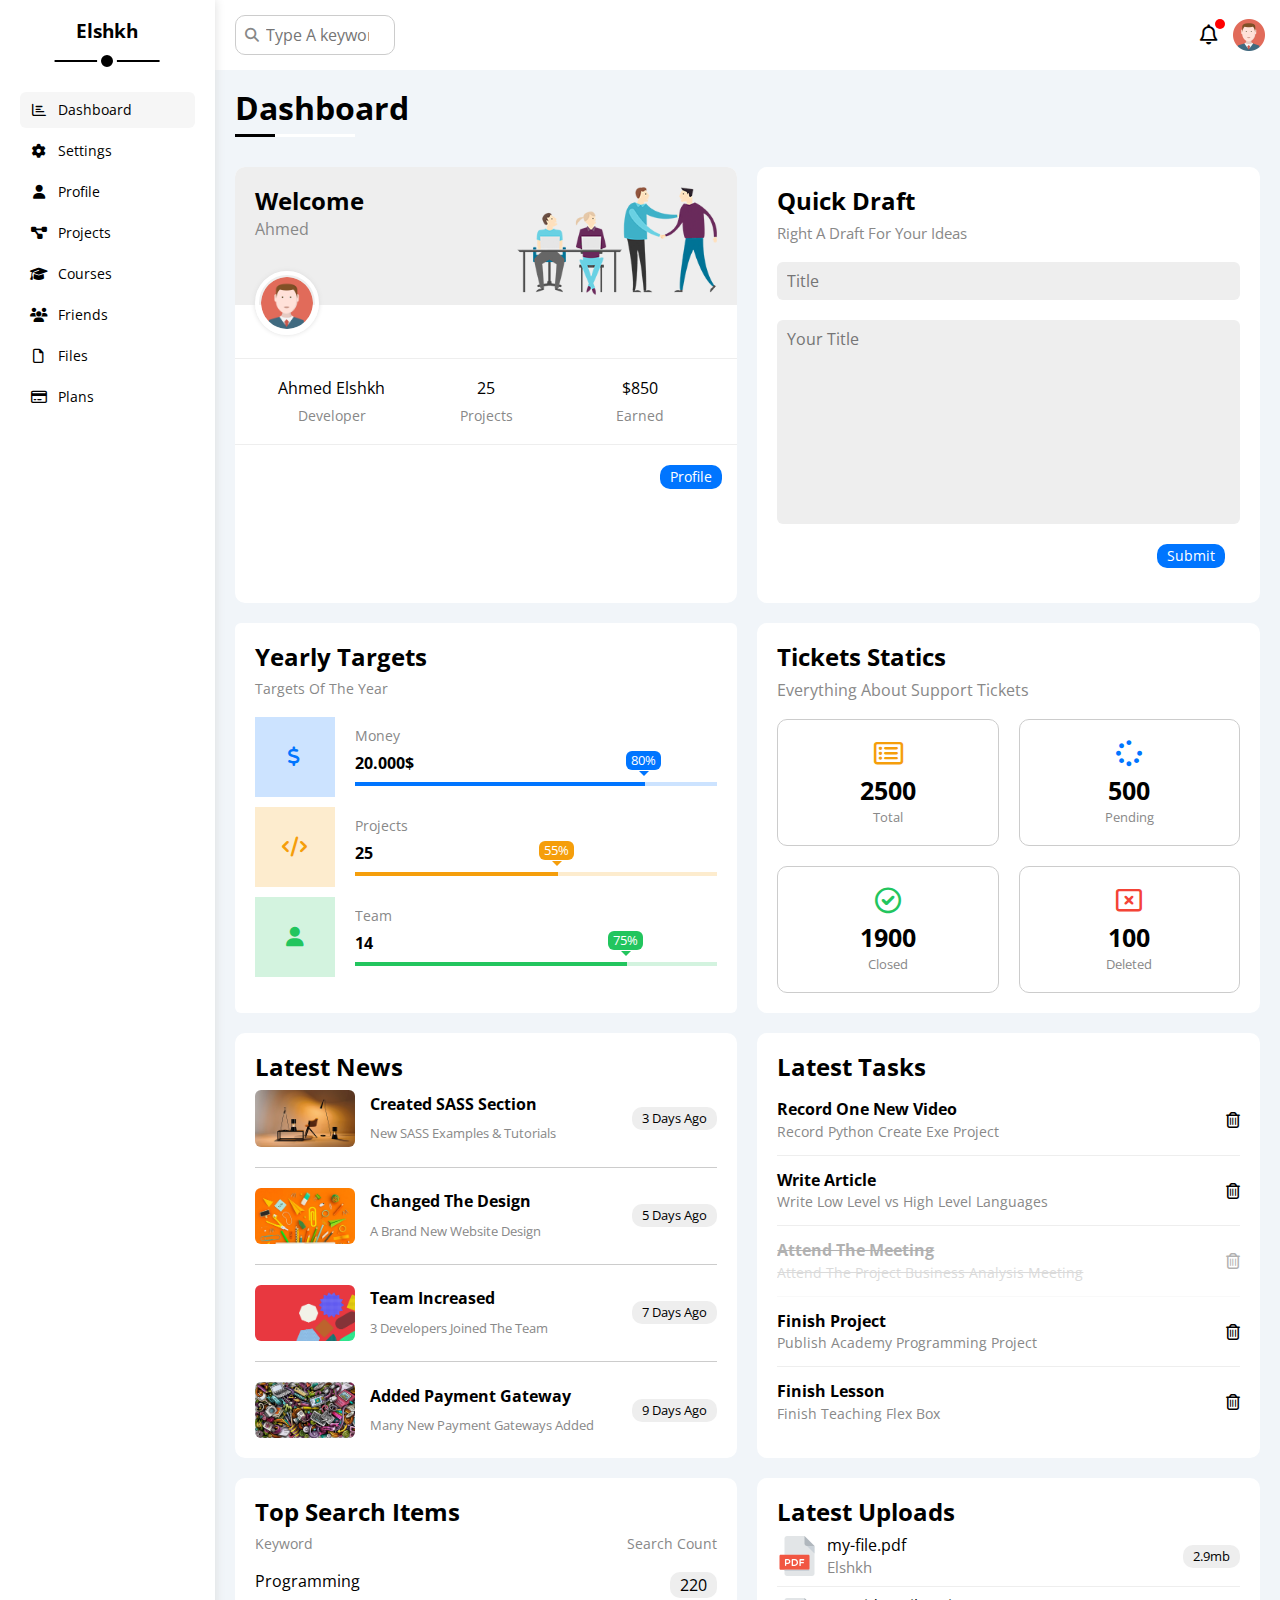
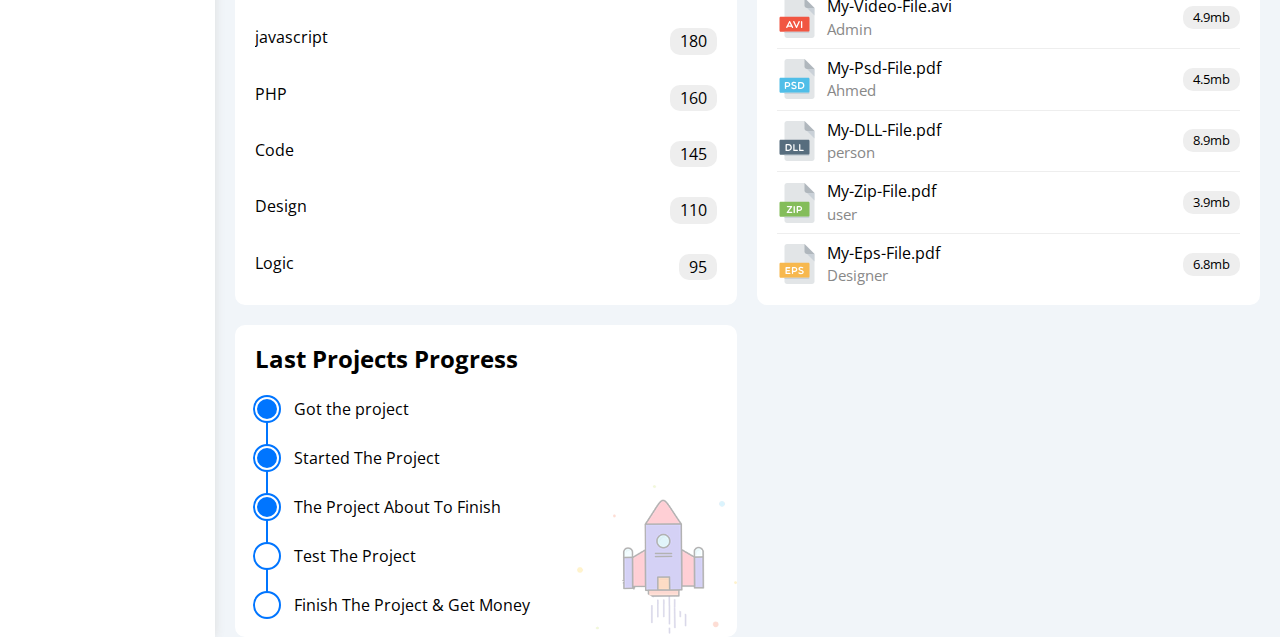
==== index.html @ c21741c3 "finished last projects progress widget" ====
<!DOCTYPE html>
<html lang="en">
<head>
    <meta charset="UTF-8">
    <meta name="viewport" content="width=device-width, initial-scale=1.0">
    <!-- Css Framework -->
    <link rel="stylesheet" href="css/framework.css">
        <!-- Css main file -->
    <link rel="stylesheet" href="css/style.css">
    <!-- Font awsoeme library -->
    <link rel="stylesheet" href="css/all.min.css">
    <!-- Normalise Library -->
    <link rel="stylesheet" href="css/normalis.css">
    <!-- Font Family -->
    <link rel="preconnect" href="https://fonts.googleapis.com" />
    <link rel="preconnect" href="https://fonts.gstatic.com" crossorigin />
    <link href="https://fonts.googleapis.com/css2?family=Open+Sans:wght@300;500&display=swap" rel="stylesheet" />
    <title>Dashborad</title>
</head>
<body>
    <div class="page d-flex">
        <div class="sidebar bg-white  p-20 p-relative">
            <h3 class="p-relative mt-0 txt-c">Elshkh</h3>
            <ul>
                <li>
                    <a class="active d-flex align-center fs-14 c-black rad-6 p-10" href="index.html">
                        <i class="fa-regular fa-chart-bar fa-fw"></i>
                        <span>Dashboard</span>
                    </a>
                </li>
                <li>
                    <a class="d-flex align-center fs-14 c-black rad-6 p-10" href="settings.html">
                        <i class="fa-solid fa-gear fa-fw"></i>
                        <span>Settings</span>
                    </a>
                </li>
                <li>
                    <a class="d-flex align-center fs-14 c-black rad-6 p-10" href="profile.html">
                        <i class="fa-solid fa-user fa-fw"></i>
                        <span>Profile</span>
                    </a>
                </li>
                <li>
                    <a class="d-flex align-center fs-14 c-black rad-6 p-10" href="projects.html">
                        <i class="fa-solid fa-diagram-project fa-fw"></i>
                        <span>Projects</span>
                    </a>
                </li>
                <li>
                    <a class="d-flex align-center fs-14 c-black rad-6 p-10" href="courses.html">
                        <i class="fa-solid fa-graduation-cap fa-fw"></i>
                        <span>Courses</span>
                    </a>
                </li>
                <li>
                    <a class="d-flex align-center fs-14 c-black rad-6 p-10" href="friends.html">
                        <i class="fa-solid fa-users fa-fw"></i>
                        <span>Friends</span>
                    </a>
                </li>
                <li>
                    <a class="d-flex align-center fs-14 c-black rad-6 p-10" href="files.html">
                        <i class="fa-regular fa-file fa-fw"></i>
                        <span>Files</span>
                    </a>
                </li>
                <li>
                    <a class="d-flex align-center fs-14 c-black rad-6 p-10" href="plans.html">
                        <i class="fa-regular fa-credit-card fa-fw"></i>
                        <span>Plans</span>
                    </a>
                </li>
            </ul>
        </div>
        <div class="content w-full">
            <!-- Start Header -->
            <header class="bg-white p-15 between-flex">
                <div class="search p-relative">
                    <input class="p-10" type="search" name="" placeholder="Type A keyword" id="">
                </div>
                <div class="icons d-flex align-center">
                    <span class="notification p-relative">
                        <i class="fa-regular fa-bell fa-lg"></i>
                    </span>
                    <img src="images/avatar.png" alt="avatar">
                </div>
            </header>
            <!-- End Header -->
            <h1 class="p-relative">Dashboard</h1>
            <!-- Start Welcoming Widget -->
            <div class="wrapper d-grid gap-20">
                <div class="welcome bg-white rad-10 txt-c-mobile block-mobile">
                    <div class="intro p-20 d-flex space-between bg-eee">
                        <div>
                            <h2 class="m-0">
                                Welcome
                            </h2>
                            <p class="c-grey mt-5">
                                Ahmed
                            </p>
                        </div>
                        <img src="images/welcome.png" class="hide-mobile" alt="welcome">
                    </div>
                    <img src="images/avatar.png" alt="avatar" class="avatar">
                    <div class="body txt-c d-flex p-20 mb-20 mt-20 block-mobile">
                        <div>Ahmed Elshkh<span class="d-block c-grey fs-14 mt-10">Developer</span></div>
                        <div>25<span class="d-block c-grey fs-14 mt-10">Projects</span></div>
                        <div>$850<span class="d-block c-grey fs-14 mt-10">Earned</span></div>
                    </div>
                    <a href="profile.html" class="visit d-block fs-14 btn-shape bg-blue c-white w-fit">Profile</a>
                </div>
                <!-- End Welcoming Widget -->
                <!-- Start Quick Draft Widget -->
                <div class="quick-draft p-20 rad-10 bg-white">
                    <h2 class="">Quick Draft</h2>
                    <p class="c-grey mt-10 mb-20 fs-15">Right A Draft For Your Ideas</p>
                    <form action="">
                        <input type="text" class="bg-eee rad-6 b-none w-full d-block mb-20 p-10" placeholder="Title">
                        <textarea class="bg-eee rad-6 b-none w-full d-block mb-20 p-10" id="" cols="30" rows="10" placeholder="Your Title"></textarea>
                        <input type="submit" value="Submit" class="save b-none fs-14 bg-blue c-white btn-shape w-fit d-block">
                    </form>
                </div>
                <!-- End Quick Draft Widget -->
               <!-- Start Yearly Targets Widget -->
               <div class="yearly-target bg-white p-20 rad-6">
                <h2>Yearly Targets</h2>
                <p class="c-grey mt-10 mb-20 fs-14">Targets Of The Year</p>
                <div class="analysis">
                    <div class="box blue d-flex mb-10">
                        <div class="icon flex-center">
                            <i class="fa-solid fa-dollar-sign c-blue"></i>
                        </div>
                        <div class="content">
                            <span class="title fs-14 c-grey mb-10">Money</span>
                            <span class="number fw-bold">20.000$</span>
                            <div class="h-4 mt-10">
                                <span class="prograss bg-blue h-4 p-relative" style="width: 80%;"></span>
                            </div>
                        </div>
                    </div>
                    <div class="box orange d-flex mb-10">
                        <div class="icon  flex-center">
                            <i class="fa-solid fa-code c-orange"></i>
                        </div>
                        <div class="content">
                            <span class="title fs-14 c-grey mb-10">Projects</span>
                            <span class="number fw-bold">25</span>
                            <div class="h-4 mt-10">
                                <span class="prograss bg-orange h-4 p-relative" style="width: 56%;"></span>
                            </div>
                        </div>
                    </div>
                    <div class="box green d-flex">
                        <div class="icon flex-center">
                            <i class="fa-solid fa-user c-green"></i>
                        </div>
                        <div class="content">
                            <span class="title fs-14 c-grey mb-10">Team</span>
                            <span class="number fw-bold">14</span>
                            <div class="h-4 mt-10">
                                <span class="prograss bg-green h-4 p-relative" style="width: 75%;"></span>
                            </div>
                        </div>
                    </div>
                </div>
               </div>
               <!-- End Yearly Targets Widget -->
               <!-- Start Tickets Statics -->
               <div class="tickets p-20 bg-white rad-10">
                <h2 class="mb-10 mt-0">Tickets Statics</h2>
                <p class="mt-0 mb-20 c-grey">Everything About Support Tickets</p>
                <div class="content d-flex txt-c gap-20 f-wrap">
                    <div class="box p-20 rad-10 fs-13 c-grey">
                        <i class="fa-regular fa-rectangle-list fa-2x c-orange mb-10"></i>
                        <span class="d-block fw-bold c-black fs-25 mb-5">2500</span>
                        Total
                    </div>
                    <div class="box p-20 rad-10 fs-13 c-grey">
                        <i class="fa-solid fa-spinner fa-2x c-blue mb-10"></i>
                        <span class="d-block fw-bold c-black fs-25 mb-5">500</span>
                        Pending
                    </div>
                    <div class="box p-20 rad-10 fs-13 c-grey">
                        <i class="fa-regular fa-circle-check fa-2x c-green mb-10"></i>
                        <span class="d-block fw-bold c-black fs-25 mb-5">1900</span>
                        Closed
                    </div>
                    <div class="box p-20 rad-10 fs-13 c-grey">
                        <i class="fa-regular fa-rectangle-xmark fa-2x c-red mb-10"></i>
                        <span class="d-block fw-bold c-black fs-25 mb-5">100</span>
                        Deleted
                    </div>
                </div>
               </div>
               <!-- End Tickets Statics -->
               <!-- Start News -->
               <div class="news p-20 bg-white rad-10 txt-c-mobile">
                <h2 class="mb-10 mt-0">Latest News</h2>
                <div class="box d-flex align-center">
                    <img src="images/news-01.png" alt="news">
                    <div class="text">
                        <span class="d-block fw-bold mb-10">Created SASS Section</span>
                        <span class="fs-13 c-grey">New SASS Examples & Tutorials</span>
                    </div>
                    <div class="btn-shape fs-13 label bg-eee">3 Days Ago</div>
                </div>
                <div class="box d-flex align-center">
                    <img src="images/news-02.png" alt="news">
                    <div class="text">
                        <span class="d-block fw-bold mb-10">Changed The Design</span>
                        <span class="fs-13 c-grey">A Brand New Website Design</span>
                    </div>
                    <div class="btn-shape fs-13 label bg-eee">5 Days Ago</div>
                </div>
                <div class="box d-flex align-center">
                    <img src="images/news-03.png" alt="news">
                    <div class="text">
                        <span class="d-block fw-bold mb-10">Team Increased</span>
                        <span class="fs-13 c-grey">3 Developers Joined The Team</span>
                    </div>
                    <div class="btn-shape fs-13 label bg-eee">7 Days Ago</div>
                </div>
                <div class="box d-flex align-center">
                    <img src="images/news-04.png" alt="news">
                    <div class="text">
                        <span class="d-block fw-bold mb-10">Added Payment Gateway</span>
                        <span class="fs-13 c-grey">Many New Payment Gateways Added</span>
                    </div>
                    <div class="btn-shape fs-13 label bg-eee">9 Days Ago</div>
                </div>
               </div>
               <!-- End News -->
               <!-- Start Tasks -->
               <div class="tasks p-20 bg-white rad-10">
                    <h2 class="mt-0 mb-20">Latest Tasks</h2>
                    <div class="row d-flex align-center">
                        <div class="text flex-1">
                            <h3 class="mt-0 mb-5 fs-16">Record One New Video</h3>
                            <p class="m-0 fs-14 c-grey">Record Python Create Exe Project</p>
                        </div>
                        <i class="fa-regular fa-trash-can"></i>
                    </div>
                    <div class="row d-flex align-center">
                        <div class="text flex-1">
                            <h3 class="mt-0 mb-5 fs-16">Write Article</h3>
                            <p class="m-0 fs-14 c-grey">Write Low Level vs High Level Languages</p>
                        </div>
                        <i class="fa-regular fa-trash-can"></i>
                    </div>
                    <div class="row d-flex align-center mark">
                        <div class="text flex-1">
                            <h3 class="mt-0 mb-5 fs-16">Attend The Meeting</h3>
                            <p class="m-0 fs-14 c-grey">Attend The Project Business Analysis Meeting</p>
                        </div>
                        <i class="fa-regular fa-trash-can"></i>
                    </div>
                    <div class="row d-flex align-center">
                        <div class="text flex-1">
                            <h3 class="mt-0 mb-5 fs-16">Finish Project</h3>
                            <p class="m-0 fs-14 c-grey">Publish Academy Programming Project</p>
                        </div>
                        <i class="fa-regular fa-trash-can"></i>
                    </div>
                    <div class="row d-flex align-center">
                        <div class="text flex-1">
                            <h3 class="mt-0 mb-5 fs-16">Finish Lesson</h3>
                            <p class="m-0 fs-14 c-grey">Finish Teaching Flex Box</p>
                        </div>
                        <i class="fa-regular fa-trash-can"></i>
                    </div>
               </div>
               <!-- End Tasks -->
               <!-- Start Top Search word widget -->
               <div class="top-search p-20 bg-white rad-10">
                <h2 class="mt-0 mb-10">Top Search Items</h2>
                <div class="details d-flex space-between mb-20">
                    <span class="fs-14 c-grey">Keyword</span>
                    <span class="fs-14 c-grey">Search Count</span>
                </div>
                <div class="content">
                    <div class="row d-flex space-between">
                        <span>Programming</span>
                        <span class="btn-shape bg-eee">220</span>
                    </div>
                    <div class="row d-flex space-between">
                        <span>javascript</span>
                        <span class="btn-shape bg-eee">180</span>
                    </div>
                    <div class="row d-flex space-between">
                        <span>PHP</span>
                        <span class="btn-shape bg-eee">160</span>
                    </div>
                    <div class="row d-flex space-between">
                        <span>Code</span>
                        <span class="btn-shape bg-eee">145</span>
                    </div>
                    <div class="row d-flex space-between">
                        <span>Design</span>
                        <span class="btn-shape bg-eee">110</span>
                    </div>
                    <div class="row d-flex space-between">
                        <span>Logic</span>
                        <span class="btn-shape bg-eee">95</span>
                    </div>
                </div>
               </div>
               <!-- End Top Search word widget -->
               <!-- Start Latest Uploads Widget -->
               <div class="latest-uploads p-20 bg-white rad-10">
                <h2 class="mt-0 mb-10">Latest Uploads</h2>
                <div class="content">
                    <div class="row d-flex align-center">
                        <img src="images/pdf.svg" alt="pdf">
                        <div class="text flex-1">
                            <span class="d-block mb-5">my-file.pdf</span>
                            <span class="d-block fs-15 c-grey">Elshkh</span>
                        </div>
                        <span class="btn-shape bg-eee fs-13">2.9mb</span>
                    </div>
                    <div class="row d-flex align-center">
                        <img src="images/avi.svg" alt="pdf">
                        <div class="text flex-1">
                            <span class="d-block mb-5">My-Video-File.avi</span>
                            <span class="d-block fs-15 c-grey">Admin</span>
                        </div>
                        <span class="btn-shape bg-eee fs-13">4.9mb</span>
                    </div>
                    <div class="row d-flex align-center">
                        <img src="images/psd.svg" alt="pdf">
                        <div class="text flex-1">
                            <span class="d-block mb-5">My-Psd-File.pdf</span>
                            <span class="d-block fs-15 c-grey">Ahmed</span>
                        </div>
                        <span class="btn-shape bg-eee fs-13">4.5mb</span>
                    </div>
                    <div class="row d-flex align-center">
                        <img src="images/dll.svg" alt="pdf">
                        <div class="text flex-1">
                            <span class="d-block mb-5">My-DLL-File.pdf</span>
                            <span class="d-block fs-15 c-grey">person</span>
                        </div>
                        <span class="btn-shape bg-eee fs-13">8.9mb</span>
                    </div>
                    <div class="row d-flex align-center">
                        <img src="images/zip.svg" alt="pdf">
                        <div class="text flex-1">
                            <span class="d-block mb-5">My-Zip-File.pdf</span>
                            <span class="d-block fs-15 c-grey">user</span>
                        </div>
                        <span class="btn-shape bg-eee fs-13">3.9mb</span>
                    </div>
                    <div class="row d-flex align-center">
                        <img src="images/eps.svg" alt="pdf">
                        <div class="text flex-1">
                            <span class="d-block mb-5">My-Eps-File.pdf</span>
                            <span class="d-block fs-15 c-grey">Designer</span>
                        </div>
                        <span class="btn-shape bg-eee fs-13">6.8mb</span>
                    </div>
                </div>
               </div>
               <!-- End Latest Uploads Widget -->
               <!-- Start Last Projects Progress Widget -->
               <div class="projects-progress p-20 bg-white rad-10 p-relative">
                <h2 class="mt-0 mb-10">Last Projects Progress</h2>
                <ul class="m-0 p-relative">
                    <li class="mt-25 d-flex align-center done">Got the project</li>
                    <li class="mt-25 d-flex align-center done">Started The Project</li>
                    <li class="mt-25 d-flex align-center done">The Project About To Finish</li>
                    <li class="mt-25 d-flex align-center current">Test The Project</li>
                    <li class="mt-25 d-flex align-center">Finish The Project & Get Money</li>
                </ul>
                <img class="hide-mobile launch-icon" src="images/project.png" alt="rocket">
               </div>
               <!-- End Latest Projects Progress Widget -->
            </div>
        </div>
    </div>
</body>
</html>
---- css/framework.css ----
:root {
    --blue-color: #0075ff;
    --blue-alt-color: #0d69d5;
    --orange-color: #f59e0b;
    --green-color: #22c55e;
    --red-color: #f44336;
    --grey-color: #888;
}
/* Start Box */
.d-flex {
    display: flex;
}
.flex-1 {
    flex: 1;
}
.f-wrap {
    flex-wrap: wrap;
}
.align-center {
    align-items: center;
}
.space-between {
    justify-content: space-between;
}
.d-grid {
    display: grid;
}
.gap-20 {
    gap: 20px;
}
.d-block {
    display: block;
}
@media(max-width: 767px) {
    .block-mobile {
        display: block;
    }
    .hide-mobile {
        display: none;
    }
}
/* End Box */
/* Start padding + margin */
.p-10 {
    padding: 10px;
}
.p-15 {
    padding: 15px;
}
.p-20 {
    padding: 20px;
}
.m-0 {
    margin: 0;
}
.m-20 {
    margin: 20px;
}
.mt-0 {
    margin-top: 0;
}
.mt-5 {
    margin-top: 5px;
}
.mt-10 {
    margin-top: 10px;
}
.mt-20 {
    margin-top: 20px;
}
.mt-25 {
    margin-top: 25px;
}
.mb-5 {
    margin-bottom: 5px;
}
.mb-10 {
    margin-bottom: 10px;
}
.mb-20 {
    margin-bottom: 20px;
}
/* end padding + margin */
/* Start color */
.bg-white {
    background-color: white;
}
.bg-eee {
    background-color: #eee;
}
.bg-blue {
    background-color: var(--blue-color);
}
.bg-orange {
    background-color: var(--orange-color);
}
.bg-green {
    background-color: var(--green-color);
}
.c-white {
    color: white;
}
.c-black {
    color: black;
}
.c-blue
    {
    color: var(--blue-color);
}
.c-alt-blue{
    color: var(--blue-alt-color);
}
.c-orange{
    color: var(--orange-color);
}
.c-green{
    color: var(--green-color);
}
.c-red{
    color: var(--red-color);
}
.c-grey{
    color: var(--grey-color);
}
/* End color */
/* Start Position */
.p-relative {
    position: relative;
}
/* End Position */
/* Start Fonts */
.txt-c {
    text-align: center;
}
.fs-13 {
    font-size: 13px;
}
.fs-14 {
    font-size: 14px;
}
.fs-15 {
    font-size: 15px
}
.fs-16 {
    font-size: 16px;
}
.fs-25 {
    font-size: 25px;
}
.fw-bold {
    font-weight: bold;
}
@media (max-width: 767px) {
    .txt-c-mobile {
        text-align: center;
    }
}
/* End Fonts */
/* Start Border */
.b-none {
    border: none;
}
.rad-6 {
    border-radius: 6px;
}
.rad-10 {
    border-radius: 10px;
}
/* End Border */
/* Start Size */
.w-full {
    width: 100%;
}
.w-fit {
    width: fit-content;
}
.h-4 {
    height: 4px;
}
/* End Size */
/* Start Componants */
.between-flex {
    display: flex;
    justify-content: space-between;
    align-items: center;
}
.flex-center {
    display: flex;
    align-items: center;
    justify-content: center;
}
.btn-shape {
    padding: 4px 10px;
    border-radius: 10px;
}
/* End Componants */
---- css/style.css ----
/* start global rules */
:root {
    --blue-color: #0075ff;
    --blue-alt-color: #0d69d5;
    --orange-color: #f59e0b;
    --green-color: #22c55e;
    --red-color: #f44336;
    --grey-color: #888;
}
* {
    -webkit-box-sizing: border-box;
    -moz-box-sizing: border-box;
    box-sizing: border-box;
    padding: 0;
    margin: 0;

}
::-webkit-scrollbar {
    width: 15px;
}
::-webkit-scrollbar-track{
    background-color: white;
}
::-webkit-scrollbar-thumb {
    background-color: var(--blue-color);
}
::-webkit-scrollbar-thumb:hover {
    background-color: var(--blue-alt-color);
}
a {
    text-decoration: none;
}

body {
    font-family: 'Open Sans', sans-serif;
}


ul {
    list-style: none;
    padding: 0;
}
html {
    scroll-behavior: smooth;
}
.page {
    background-color: #f1f5f9;
    min-height: 100vh;
}
/* end global rules */
/* Start Sidebar */
.sidebar {
    width: 250px;
    box-shadow: 0 0 10px #ddd;
}
.sidebar > h3 {
    margin-bottom: 50px;
}
.sidebar > h3::before {
    content: '';
    position: absolute;
    width: 60%;
    height: 2px;
    background-color: black;
    bottom: -20px;
    left: 50%;
    transform: translateX(-50%);
}
.sidebar > h3::after {
    content: '';
    width: 12px;
    height: 12px;
    position: absolute;
    background-color: black;
    border-radius: 50%;
    border: 4px solid white;
    bottom: -29px;
    left: 50%;
    transform: translateX(-50%);
}
.sidebar ul a:hover,
.sidebar ul a.active {
    background-color: #f6f6f6;
}
.sidebar ul a {
    transition: .3s;
    margin-bottom: 5px;
}
.sidebar ul a span {
    margin-left: 10px;
    font-size: 14px;
    
}
@media(max-width: 767px) {
    .sidebar {
        width: 58px;
        padding: 10px;
    }
    .sidebar > h3 {
        margin-bottom: 15px;
        font-size: 11px;
    }
    .sidebar > h3::before,
    .sidebar > h3::after,
    .sidebar ul a span {
        display: none
    }

}
/* End Sidebar */
/* Start Content */
.content {
    overflow: hidden;
}
.content header .search::before {
    font-family: "Font Awesome 6 Free";
    content: "\f002";
    font-weight: 900;
    position: absolute;
    left: 15px;
    top: 50%;
    transform: translateY(-50%);
    font-size: 14px;
    color: var(--grey-color);
}
.content header input {
    border: 1px solid #ccc;
    border-radius:10px;
    outline: none;
    width: 160px;
    margin-left: 5px;
    padding-left: 30px;
    transition: width 0.3s;
}
.content header input:focus {
    width: 200px;
}
.content header input:focus::placeholder {
    opacity: 0;
}
.content header .notification::before {
    content: '';
    width: 10px;
    height: 10px;
    background-color: red;
    border-radius: 50%;
    position: absolute;
    top: -7px;
    right: -7px;
}
.content header .icons img {
    width: 32px;
    margin-left: 15px;
}
.page h1 {
    margin: 20px 20px 40px;
}

.page h1::before,
.page h1::after {
    content: '';
    position: absolute;
    left: 0;
    bottom: -10px;
    height: 3px;
}

.page h1::before {
    width: 120px;
    background-color: white;
}

.page h1::after {
    width: 40px;
    background-color: black;
}
.page .wrapper {
    grid-template-columns: repeat(auto-fill, minmax(450px, 1fr));
    margin-left: 20px;
    margin-right: 20px;
}
@media (max-width: 767px) {
    .page .wrapper {
        grid-template-columns: minmax(200px, 1fr);
        margin-left: 10px;
        margin-right: 10px;
        gap: 10px;
    }
}
/* End Content */
/* Start Welcoming Widget */
.welcome {
    overflow: hidden;
}
.welcome .intro img {
    width: 200px;
    margin-bottom: -10px;
}
.welcome .avatar {
    width: 64px;
    border: 4px solid white;
    border-radius: 50%;
    padding: 2px;
    box-shadow: 0 0 5px #ddd;
    margin-left: 20px;
    margin-top: -34px;
}
.welcome .body {
    border-top : 1px solid #eee;
    border-bottom: 1px solid #eee;
}
.welcome .body > div {
    flex: 1;
}
.welcome .visit {
    margin: 0 15px 15px auto;
}
.welcome .visit:hover {
    background-color: var(--blue-alt-color);
}
@media (max-width: 767px) {
    .welcome .intro {
        padding-bottom: 30px;
    }
    .welcome .avatar {
            margin-left: 0;
        }
    
    .welcome .body>div:not(:last-child) {
            margin-bottom: 20px;
        }
}
/* End Welcoming Widget */
/* Start Quick Draft */
.quick-draft textarea {
    resize: none;
    min-height: 180px;
}
.quick-draft .save {
    margin: 0 15px 15px auto;
    transition: .3s;
}
.quick-draft .save:hover {
    background-color: var(--blue-alt-color);
}
/* End Quick Draft */
/* Start Yearly Targets */
.yearly-target .box {
    display: flex;
    align-items: center;
}
.yearly-target .box .icon {
    width: 80px;
    height: 80px;
    margin-right: 20px;
}
.yearly-target .box i {
    font-size: 20px;
}
.yearly-target .blue .icon,
.yearly-target .blue .content div {
    background-color:rgb(0 117 255 / 20%);
}
.yearly-target .orange .icon,
.yearly-target .orange .content div {
    background-color: rgb(245 158 11 / 20%);
}
.yearly-target .green .icon,
.yearly-target .green .content div {
    background-color: rgb(34 197 94 / 20%);;
}
.yearly-target .box .content {
    flex: 1;
}
.yearly-target .box .content span {
    display: block;
}
.yearly-target .box .prograss::before {
    position: absolute;
    right: -16px;
    bottom: 16px;
    padding: 2px 5px;
    color: white;
    font-size: 13px;
    border-radius: 6px;
}
.yearly-target .blue .prograss::before {
    content: '80%';
    background-color: var(--blue-color);
}
.yearly-target .orange .prograss::before {
    content: '55%';
    background-color: var(--orange-color);
}
.yearly-target .green .prograss::before {
    content: '75%';
    background-color: var(--green-color);
}
.yearly-target .box .prograss::after {
    content: '';
    position: absolute;
    right: -4px;
    bottom: 5px;
    border-width: 5px;
    border-style: solid;
}
.yearly-target .blue .prograss::after {
    border-color: var(--blue-color) transparent transparent transparent;
}
.yearly-target .orange .prograss::after {
    border-color: var(--orange-color) transparent transparent transparent;
}
.yearly-target .green .prograss::after {
    border-color: var(--green-color) transparent transparent transparent;
}
/* End Yearly Targets */
/* Start Tickets */
.tickets .box {
    border: 1px solid #ccc;
    width: calc(50% - 10px);
}
@media(max-width: 767px) {
    .tickets .box {
        width: 100%;
    }
}
/* End Tickets */
/* Start latest News */
.news .box:not(:last-of-type) {
    margin-bottom: 20px;
    padding-bottom: 20px;
    border-bottom: 1px solid #ccc;
}
.news .box img {
    width: 100px;
    border-radius: 6px;
    margin-right: 15px;
}
.news .box .text {
    flex-grow: 1;
}
@media (max-width: 767px) {
    .news .box {
        display: block;
    }
    .news .box .label {
        width: fit-content;
        margin: 10px auto;
    }
}
/* End latest News */
/* Start Latest Tasks */
.tasks .row:not(:last-of-type) {
    margin-bottom: 15px;
    padding-bottom: 15px;
    border-bottom: 1px solid #eee;
}
.tasks .mark {
    opacity: .3;
}
.tasks .mark h3,
.tasks .mark p {
    text-decoration: line-through;
}
.tasks .row i {
    cursor: pointer;
}
.tasks .row i:hover {
    color: red;
}
/* End Latest Tasks */
/* Start Top Search Word Wiget */
.top-search .row:not(:last-of-type){
    margin-bottom: 15px;
    padding-bottom: 15px;
}
/* End Top Search Word Wiget */
/* Start Latest uploads widget */
.latest-uploads .content .row:not(:last-of-type) {
    margin-bottom: 10px;
    padding-bottom: 10px;
    border-bottom: 1px solid #eee;
}
.latest-uploads .content .row img {
    width: 40px;
    margin-right: 10px;
}
/* End Latest uploads widget */
/* Start Last Projects Progress Widget */
.projects-progress ul::before {
    content: '';
    position: absolute;
    width: 2px;
    height: 100%;
    left: 11px;
    background-color: var(--blue-color);
    
}
.projects-progress ul li::before {
    content: '';
    display: block;
    width: 20px;
    height: 20px;
    border-radius: 50%;
    background-color: white;
    border: 2px solid white;
    outline: 2px solid var(--blue-color);
    z-index: 1;
    margin-right: 15px;
}
.projects-progress ul li.done::before {
    background-color: var(--blue-color);
}
.projects-progress ul li.current::before {
    animation: change-color .8s infinite alternate;
}
.projects-progress .launch-icon {
    position: absolute;
    width: 160px;
    right: 0;
    bottom: 0;
    opacity: .3;
}
/* End Last Projects Progress Widget */
/* Start Animation */
@keyframes change-color {
    from {
        background-color: var(--blue-color);
    }
    to {
        background-color: white;
    }
}
/* End Animation */
---- css/normalis.css ----
/*! normalize.css v8.0.1 | MIT License | github.com/necolas/normalize.css */

/* Document
   ========================================================================== */

/**
 * 1. Correct the line height in all browsers.
 * 2. Prevent adjustments of font size after orientation changes in iOS.
 */

html {
    line-height: 1.15;
    /* 1 */
    -webkit-text-size-adjust: 100%;
    /* 2 */
}

/* Sections
   ========================================================================== */

/**
 * Remove the margin in all browsers.
 */

body {
    margin: 0;
}

/**
 * Render the `main` element consistently in IE.
 */

main {
    display: block;
}

/**
 * Correct the font size and margin on `h1` elements within `section` and
 * `article` contexts in Chrome, Firefox, and Safari.
 */

h1 {
    font-size: 2em;
    margin: 0.67em 0;
}

/* Grouping content
   ========================================================================== */

/**
 * 1. Add the correct box sizing in Firefox.
 * 2. Show the overflow in Edge and IE.
 */

hr {
    box-sizing: content-box;
    /* 1 */
    height: 0;
    /* 1 */
    overflow: visible;
    /* 2 */
}

/**
 * 1. Correct the inheritance and scaling of font size in all browsers.
 * 2. Correct the odd `em` font sizing in all browsers.
 */

pre {
    font-family: monospace, monospace;
    /* 1 */
    font-size: 1em;
    /* 2 */
}

/* Text-level semantics
   ========================================================================== */

/**
 * Remove the gray background on active links in IE 10.
 */

a {
    background-color: transparent;
}

/**
 * 1. Remove the bottom border in Chrome 57-
 * 2. Add the correct text decoration in Chrome, Edge, IE, Opera, and Safari.
 */

abbr[title] {
    border-bottom: none;
    /* 1 */
    text-decoration: underline;
    /* 2 */
    text-decoration: underline dotted;
    /* 2 */
}

/**
 * Add the correct font weight in Chrome, Edge, and Safari.
 */

b,
strong {
    font-weight: bolder;
}

/**
 * 1. Correct the inheritance and scaling of font size in all browsers.
 * 2. Correct the odd `em` font sizing in all browsers.
 */

code,
kbd,
samp {
    font-family: monospace, monospace;
    /* 1 */
    font-size: 1em;
    /* 2 */
}

/**
 * Add the correct font size in all browsers.
 */

small {
    font-size: 80%;
}

/**
 * Prevent `sub` and `sup` elements from affecting the line height in
 * all browsers.
 */

sub,
sup {
    font-size: 75%;
    line-height: 0;
    position: relative;
    vertical-align: baseline;
}

sub {
    bottom: -0.25em;
}

sup {
    top: -0.5em;
}

/* Embedded content
   ========================================================================== */

/**
 * Remove the border on images inside links in IE 10.
 */

img {
    border-style: none;
}

/* Forms
   ========================================================================== */

/**
 * 1. Change the font styles in all browsers.
 * 2. Remove the margin in Firefox and Safari.
 */

button,
input,
optgroup,
select,
textarea {
    font-family: inherit;
    /* 1 */
    font-size: 100%;
    /* 1 */
    line-height: 1.15;
    /* 1 */
    margin: 0;
    /* 2 */
}

/**
 * Show the overflow in IE.
 * 1. Show the overflow in Edge.
 */

button,
input {
    /* 1 */
    overflow: visible;
}

/**
 * Remove the inheritance of text transform in Edge, Firefox, and IE.
 * 1. Remove the inheritance of text transform in Firefox.
 */

button,
select {
    /* 1 */
    text-transform: none;
}

/**
 * Correct the inability to style clickable types in iOS and Safari.
 */

button,
[type="button"],
[type="reset"],
[type="submit"] {
    -webkit-appearance:button;
}

/**
 * Remove the inner border and padding in Firefox.
 */

button::-moz-focus-inner,
[type="button"]::-moz-focus-inner,
[type="reset"]::-moz-focus-inner,
[type="submit"]::-moz-focus-inner {
    border-style: none;
    padding: 0;
}

/**
 * Restore the focus styles unset by the previous rule.
 */

button:-moz-focusring,
[type="button"]:-moz-focusring,
[type="reset"]:-moz-focusring,
[type="submit"]:-moz-focusring {
    outline: 1px dotted ButtonText;
}

/**
 * Correct the padding in Firefox.
 */

fieldset {
    padding: 0.35em 0.75em 0.625em;
}

/**
 * 1. Correct the text wrapping in Edge and IE.
 * 2. Correct the color inheritance from `fieldset` elements in IE.
 * 3. Remove the padding so developers are not caught out when they zero out
 *    `fieldset` elements in all browsers.
 */

legend {
    box-sizing: border-box;
    /* 1 */
    color: inherit;
    /* 2 */
    display: table;
    /* 1 */
    max-width: 100%;
    /* 1 */
    padding: 0;
    /* 3 */
    white-space: normal;
    /* 1 */
}

/**
 * Add the correct vertical alignment in Chrome, Firefox, and Opera.
 */

progress {
    vertical-align: baseline;
}

/**
 * Remove the default vertical scrollbar in IE 10+.
 */

textarea {
    overflow: auto;
}

/**
 * 1. Add the correct box sizing in IE 10.
 * 2. Remove the padding in IE 10.
 */

[type="checkbox"],
[type="radio"] {
    box-sizing: border-box;
    /* 1 */
    padding: 0;
    /* 2 */
}

/**
 * Correct the cursor style of increment and decrement buttons in Chrome.
 */

[type="number"]::-webkit-inner-spin-button,
[type="number"]::-webkit-outer-spin-button {
    height: auto;
}

/**
 * 1. Correct the odd appearance in Chrome and Safari.
 * 2. Correct the outline style in Safari.
 */

[type="search"] {
    -webkit-appearance: textfield;
    /* 1 */
    outline-offset: -2px;
    /* 2 */
}

/**
 * Remove the inner padding in Chrome and Safari on macOS.
 */

[type="search"]::-webkit-search-decoration {
    -webkit-appearance: none;
}

/**
 * 1. Correct the inability to style clickable types in iOS and Safari.
 * 2. Change font properties to `inherit` in Safari.
 */

::-webkit-file-upload-button {
    -webkit-appearance: button;
    /* 1 */
    font: inherit;
    /* 2 */
}

/* Interactive
   ========================================================================== */

/*
 * Add the correct display in Edge, IE 10+, and Firefox.
 */

details {
    display: block;
}

/*
 * Add the correct display in all browsers.
 */

summary {
    display: list-item;
}

/* Misc
   ========================================================================== */

/**
 * Add the correct display in IE 10+.
 */

template {
    display: none;
}

/**
 * Add the correct display in IE 10.
 */

[hidden] {
    display: none;
}
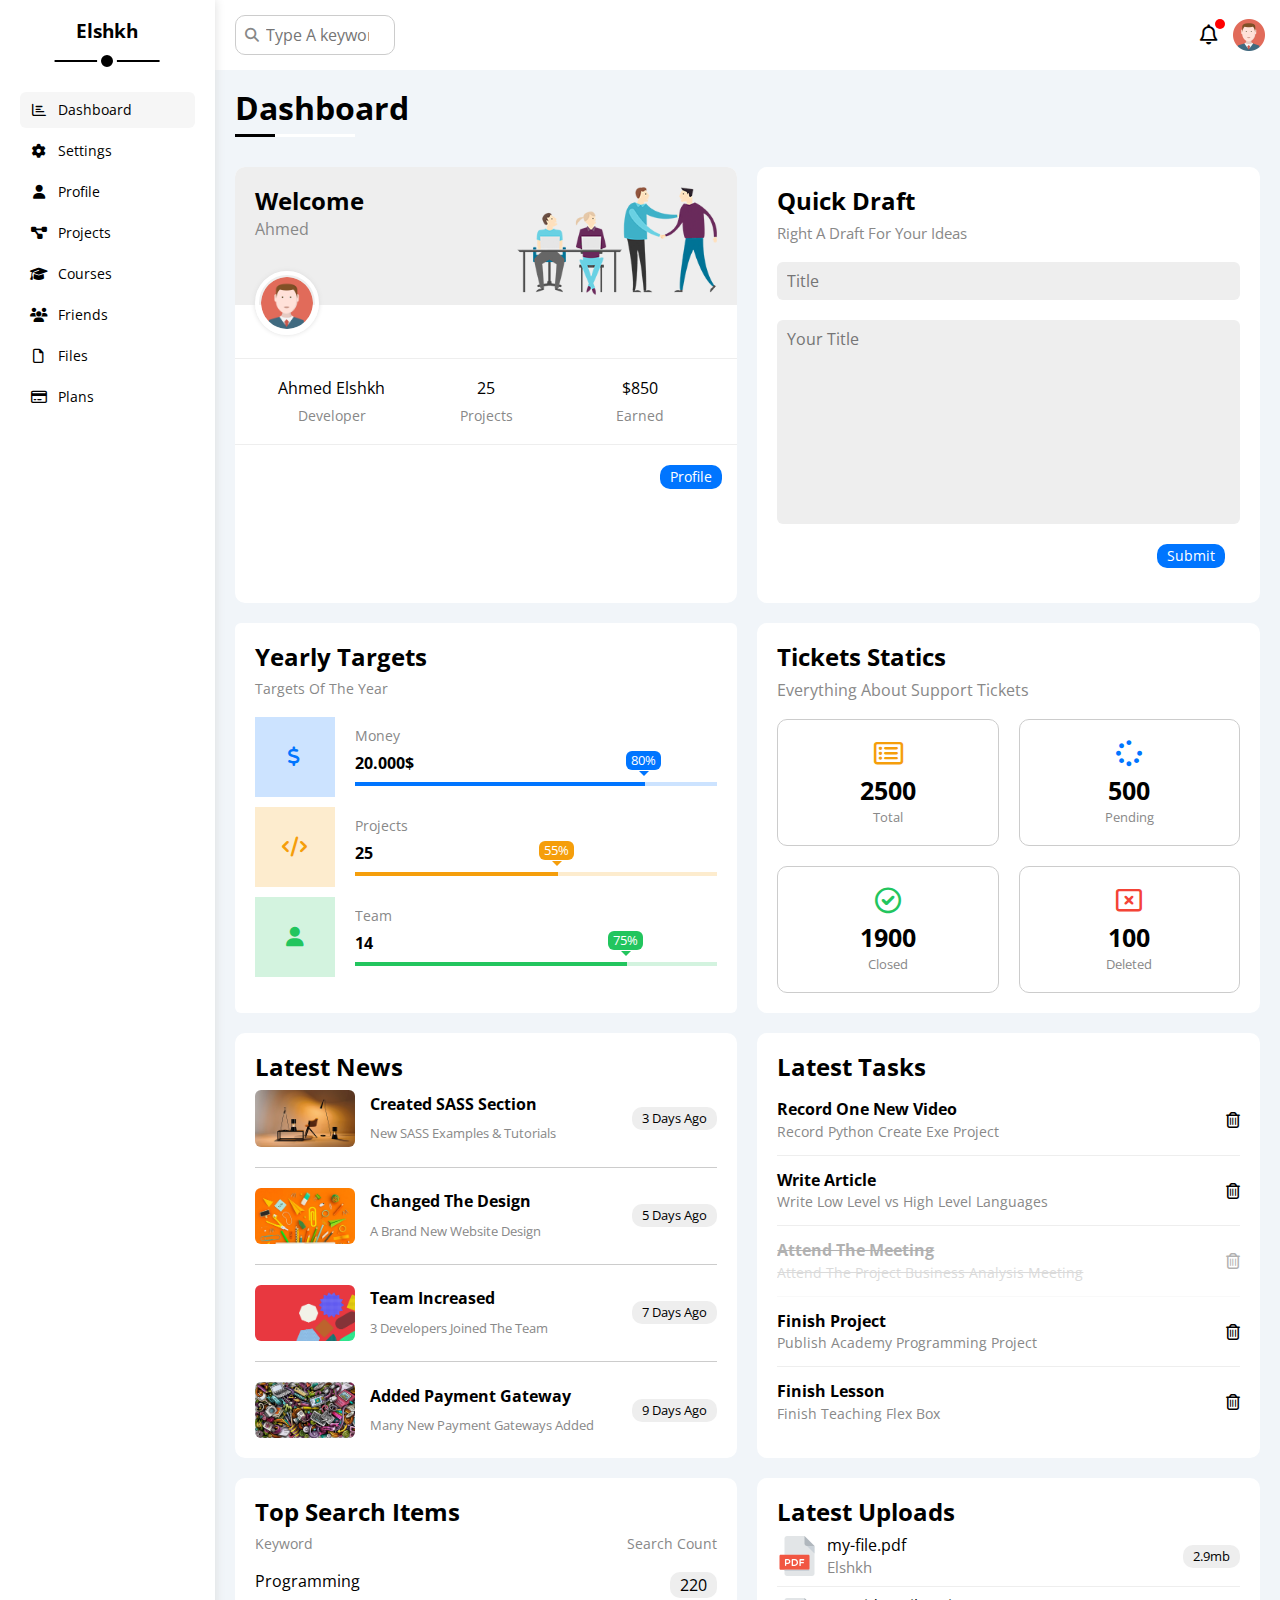
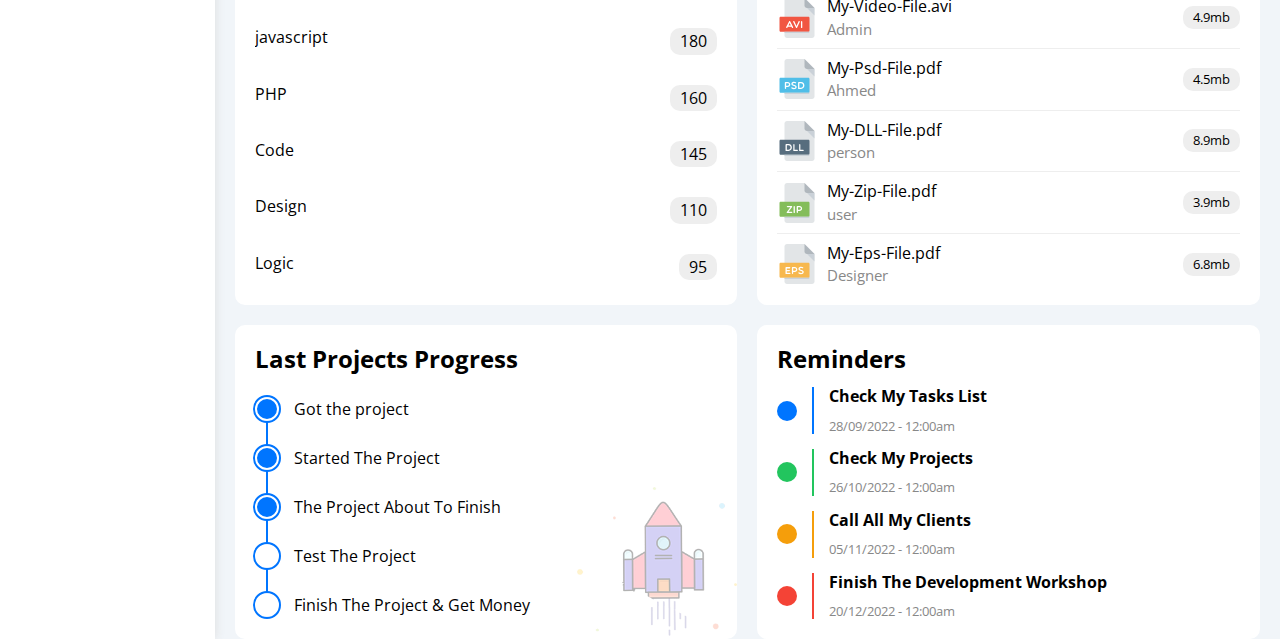
==== commit 40e21692: "finished reminders widget" ====
--- a/index.html
+++ b/index.html
@@ -373,6 +373,41 @@
                 <img class="hide-mobile launch-icon" src="images/project.png" alt="rocket">
                </div>
                <!-- End Latest Projects Progress Widget -->
+               <!-- Start Reminders Widget -->
+               <div class="reminders p-20 bg-white rad-10">
+                    <h2 class="mt-0 mb-10">Reminders</h2>
+                    <ul class="m-0">
+                        <li class="m-0 d-flex align-center mt-15">
+                            <span class="mr-15 d-block bg-blue rad-half"></span>
+                            <div class="content pl-15 blue">
+                                <p class="mt-0 mb-10 fw-bold">Check My Tasks List</p>
+                                <span class="fs-13 c-grey">28/09/2022 - 12:00am</span>
+                            </div>
+                        </li>
+                        <li class="m-0 d-flex align-center mt-15">
+                            <span class="mr-15 d-block bg-green rad-half"></span>
+                            <div class="content pl-15 green">
+                                <p class="mt-0 mb-10 fw-bold">Check My Projects</p>
+                                <span class="fs-13 c-grey">26/10/2022 - 12:00am</span>
+                            </div>
+                        </li>
+                        <li class="m-0 d-flex align-center mt-15">
+                            <span class="mr-15 d-block bg-orange rad-half"></span>
+                            <div class="content pl-15 orange">
+                                <p class="mt-0 mb-10 fw-bold">Call All My Clients</p>
+                                <span class="fs-13 c-grey">05/11/2022 - 12:00am</span>
+                            </div>
+                        </li>
+                        <li class="m-0 d-flex align-center mt-15">
+                            <span class="mr-15 d-block bg-red rad-half"></span>
+                            <div class="content pl-15 red">
+                                <p class="mt-0 mb-10 fw-bold">Finish The Development Workshop</p>
+                                <span class="fs-13 c-grey">20/12/2022 - 12:00am</span>
+                            </div>
+                        </li>
+                    </ul>
+               </div>
+               <!-- End Reminders Widget -->
             </div>
         </div>
     </div>
--- a/css/framework.css
+++ b/css/framework.css
@@ -50,6 +50,12 @@
 .p-20 {
     padding: 20px;
 }
+.pl-10 {
+    padding-left: 10px;
+}
+.pl-15 {
+    padding-left: 15px;
+}
 .m-0 {
     margin: 0;
 }
@@ -65,6 +71,9 @@
 .mt-10 {
     margin-top: 10px;
 }
+.mt-15 {
+    margin-top: 15px;
+}
 .mt-20 {
     margin-top: 20px;
 }
@@ -79,6 +88,9 @@
 }
 .mb-20 {
     margin-bottom: 20px;
+}
+.mr-15 {
+    margin-right: 15px;
 }
 /* end padding + margin */
 /* Start color */
@@ -97,6 +109,9 @@
 .bg-green {
     background-color: var(--green-color);
 }
+.bg-red {
+    background-color: var(--red-color);
+}
 .c-white {
     color: white;
 }
@@ -159,6 +174,9 @@
 /* Start Border */
 .b-none {
     border: none;
+}
+.rad-half {
+    border-radius: 50%;
 }
 .rad-6 {
     border-radius: 6px;
--- a/css/style.css
+++ b/css/style.css
@@ -431,4 +431,22 @@
         background-color: white;
     }
 }
-/* End Animation */+/* End Animation */
+/* Start Reminders Widget */
+.reminders ul li .content.blue {
+    border-left: 2px solid var(--blue-color);
+}
+.reminders ul li .content.green {
+    border-left: 2px solid var(--green-color);
+}
+.reminders ul li .content.orange {
+    border-left: 2px solid var(--orange-color);
+}
+.reminders ul li .content.red {
+    border-left: 2px solid var(--red-color);
+}
+.reminders ul li > span {
+    width: 20px;
+    height: 20px;
+}
+/* End Reminders Widget */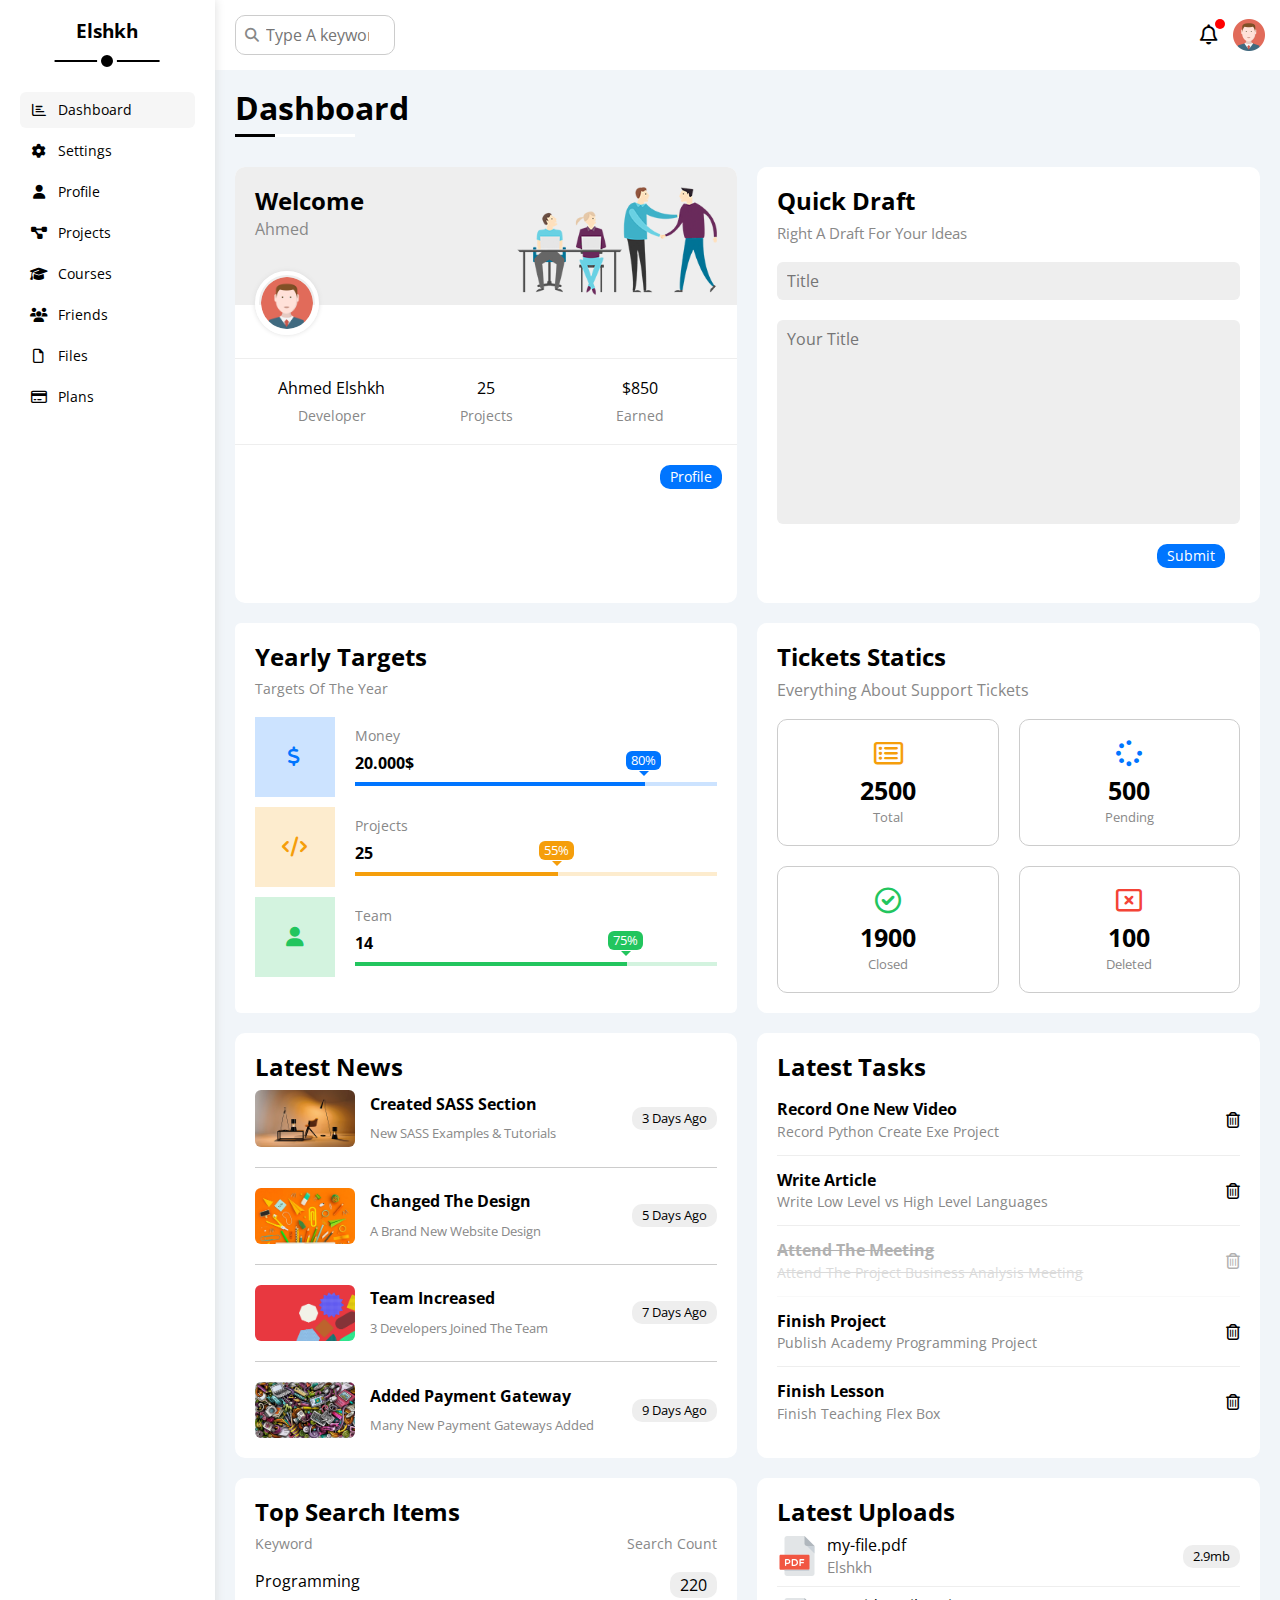
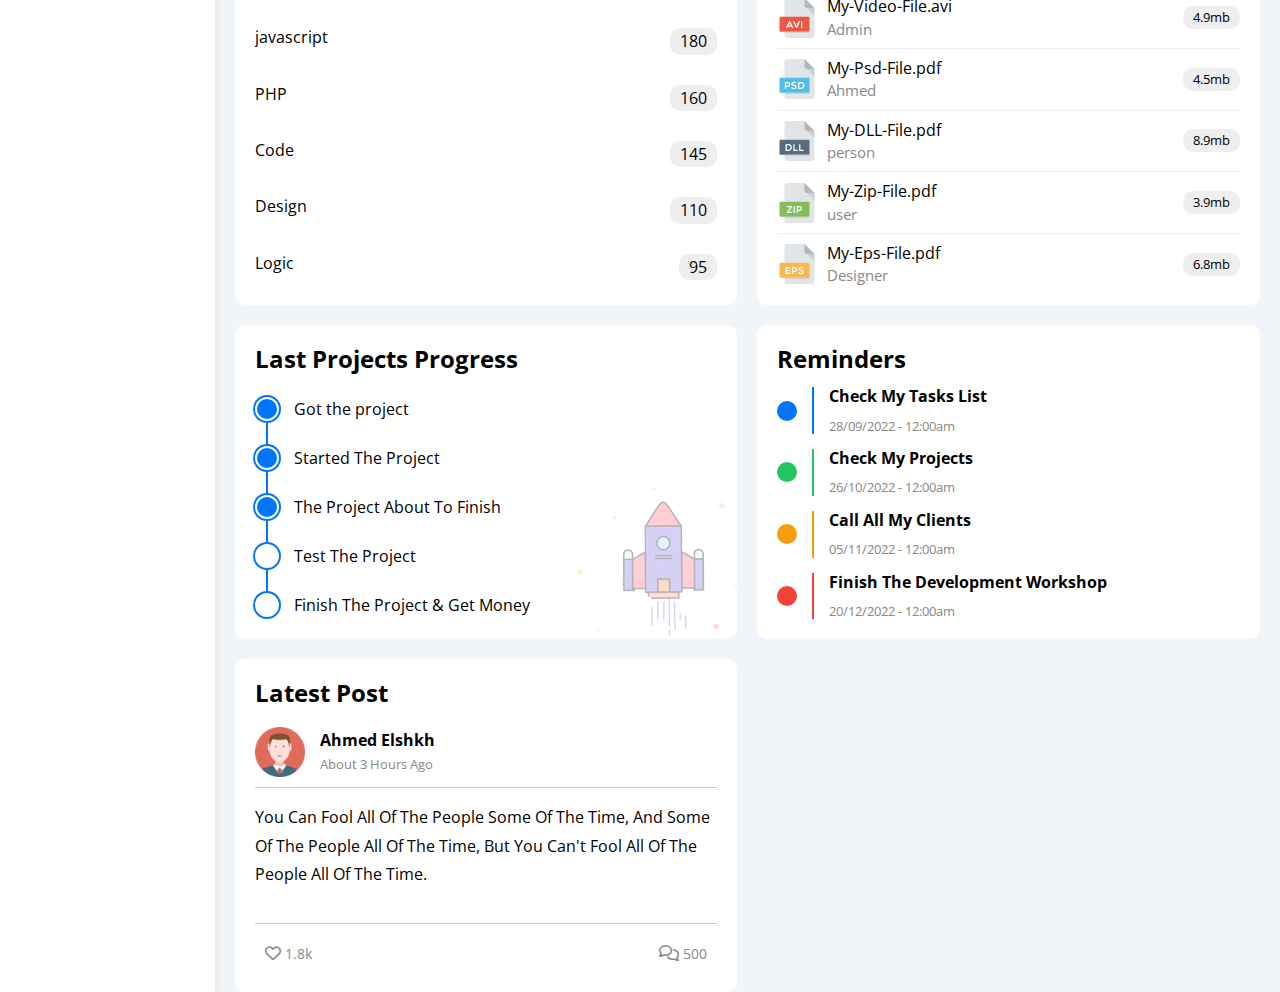
==== commit 575b7432: "finished latest posts widget" ====
--- a/index.html
+++ b/index.html
@@ -408,6 +408,33 @@
                     </ul>
                </div>
                <!-- End Reminders Widget -->
+               <!-- Start Latest Post Widget -->
+               <div class="latest-post p-20 bg-white rad-10">
+                <h2 class="mt-0 mb-20">Latest Post</h2>
+                <div class="header d-flex align-center bb-ccc pb-10 mb-15">
+                    <img class="w-50 mr-15" src="images/avatar.png" alt="avatar">
+                    <div class="info">
+                        <p class="mt-0 mb-5 fw-bold">Ahmed Elshkh</p>
+                        <span class="fs-13 c-grey">About 3 Hours Ago</span>
+                    </div>
+                </div>
+                <div class="description pb-20 mb-10 bb-ccc">
+                    <p class="">You Can Fool All Of The People Some Of The Time, And Some Of The People All Of The Time, But You Can't Fool All
+                        Of The
+                        People All Of The Time.</p>
+                </div>
+                <div class="icons d-flex space-between p-10">
+                    <div class="likes">
+                        <i class="fa-regular fa-heart c-grey"></i>
+                        <span class="c-grey fs-14">1.8k</span>
+                    </div>
+                    <div class="comments">
+                        <i class="fa-regular fa-comments c-grey"></i>
+                        <span class="c-grey fs-14">500</span>
+                    </div>
+                </div>
+               </div>
+               <!-- End Latest Post Widget -->
             </div>
         </div>
     </div>
--- a/css/framework.css
+++ b/css/framework.css
@@ -50,6 +50,12 @@
 .p-20 {
     padding: 20px;
 }
+.pb-10 {
+    padding-bottom: 10px;
+}
+.pb-20 {
+    padding-bottom: 20px;
+}
 .pl-10 {
     padding-left: 10px;
 }
@@ -85,6 +91,9 @@
 }
 .mb-10 {
     margin-bottom: 10px;
+}
+.mb-15 {
+    margin-bottom:15px;
 }
 .mb-20 {
     margin-bottom: 20px;
@@ -175,6 +184,9 @@
 .b-none {
     border: none;
 }
+.bb-ccc {
+    border-bottom: 1px solid #ccc;
+}
 .rad-half {
     border-radius: 50%;
 }
@@ -191,6 +203,9 @@
 }
 .w-fit {
     width: fit-content;
+}
+.w-50 {
+    width: 50px;
 }
 .h-4 {
     height: 4px;
--- a/css/style.css
+++ b/css/style.css
@@ -449,4 +449,11 @@
     width: 20px;
     height: 20px;
 }
-/* End Reminders Widget */+/* End Reminders Widget */
+/* Start Latest Post Widget */
+.latest-post .description p {
+    text-transform: capitalize;
+    line-height: 1.8;
+    min-height: 100px;
+}
+/* Start Latest Post Widget */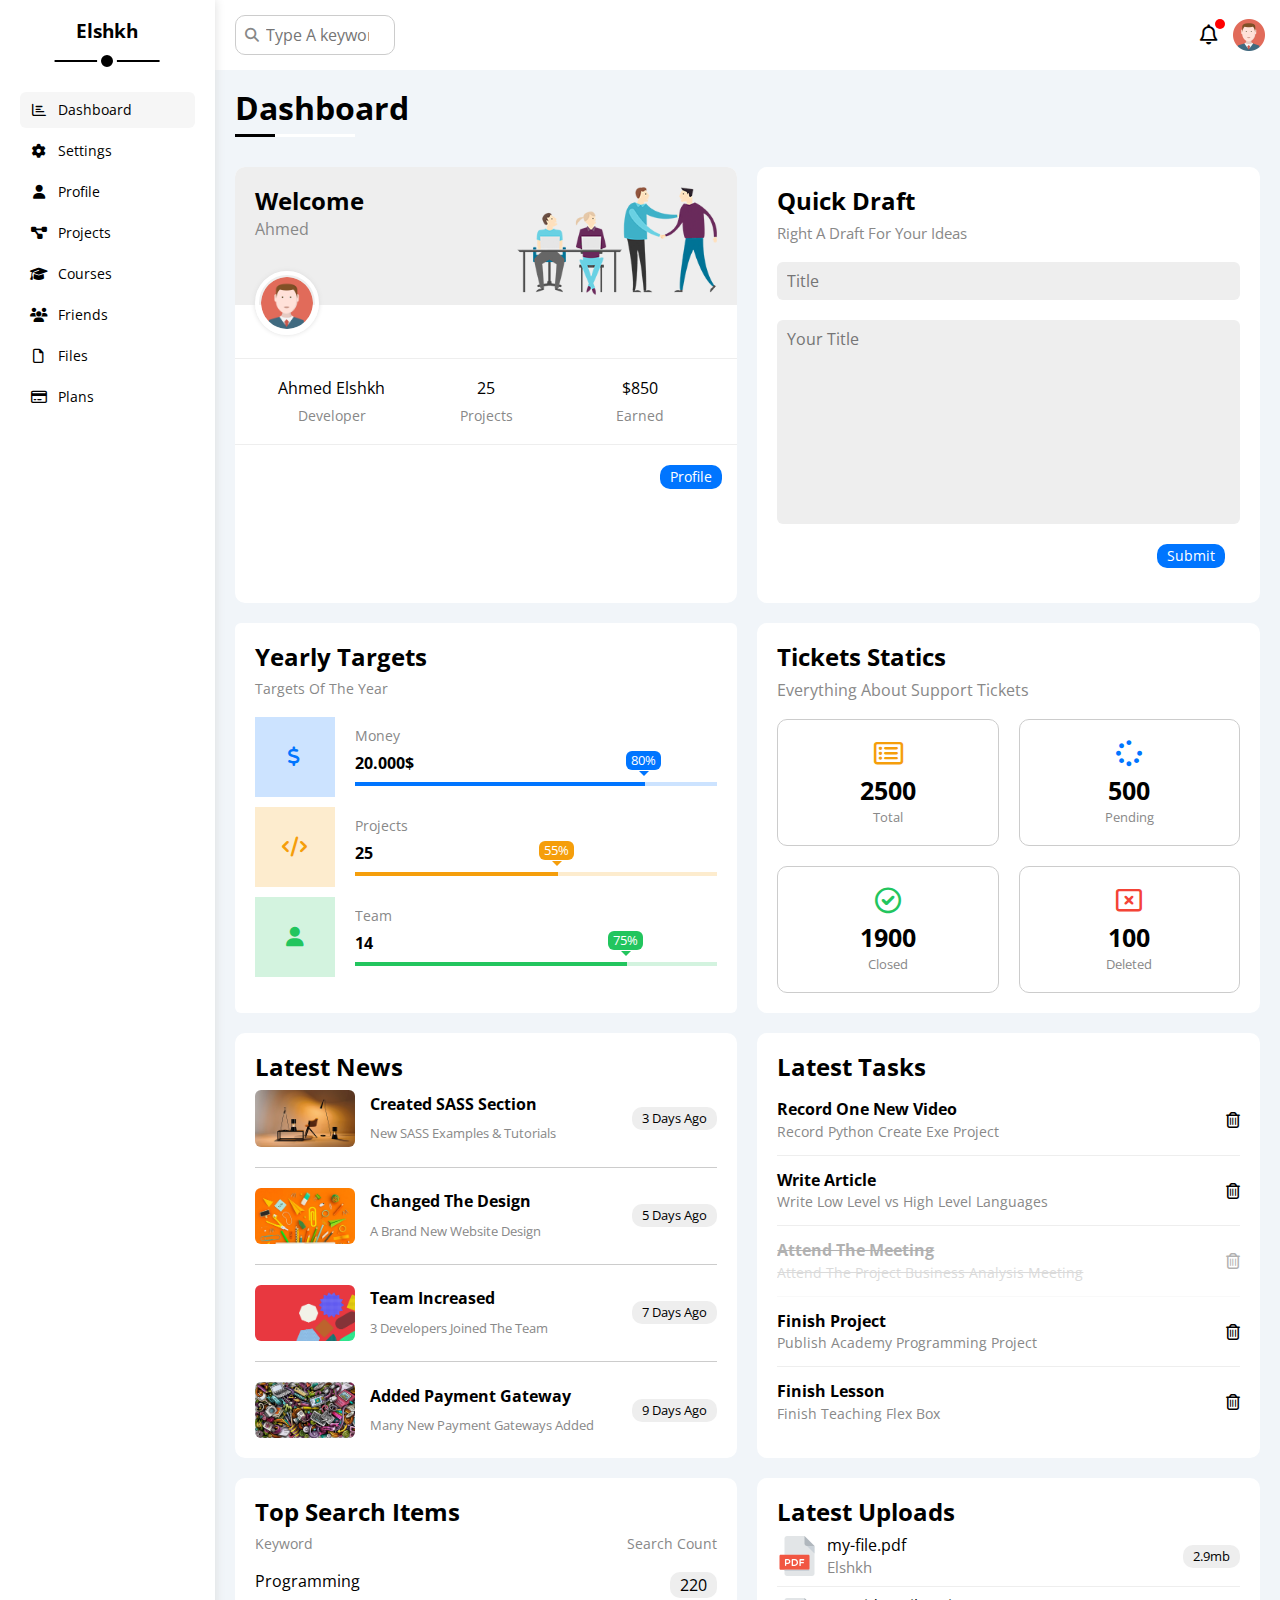
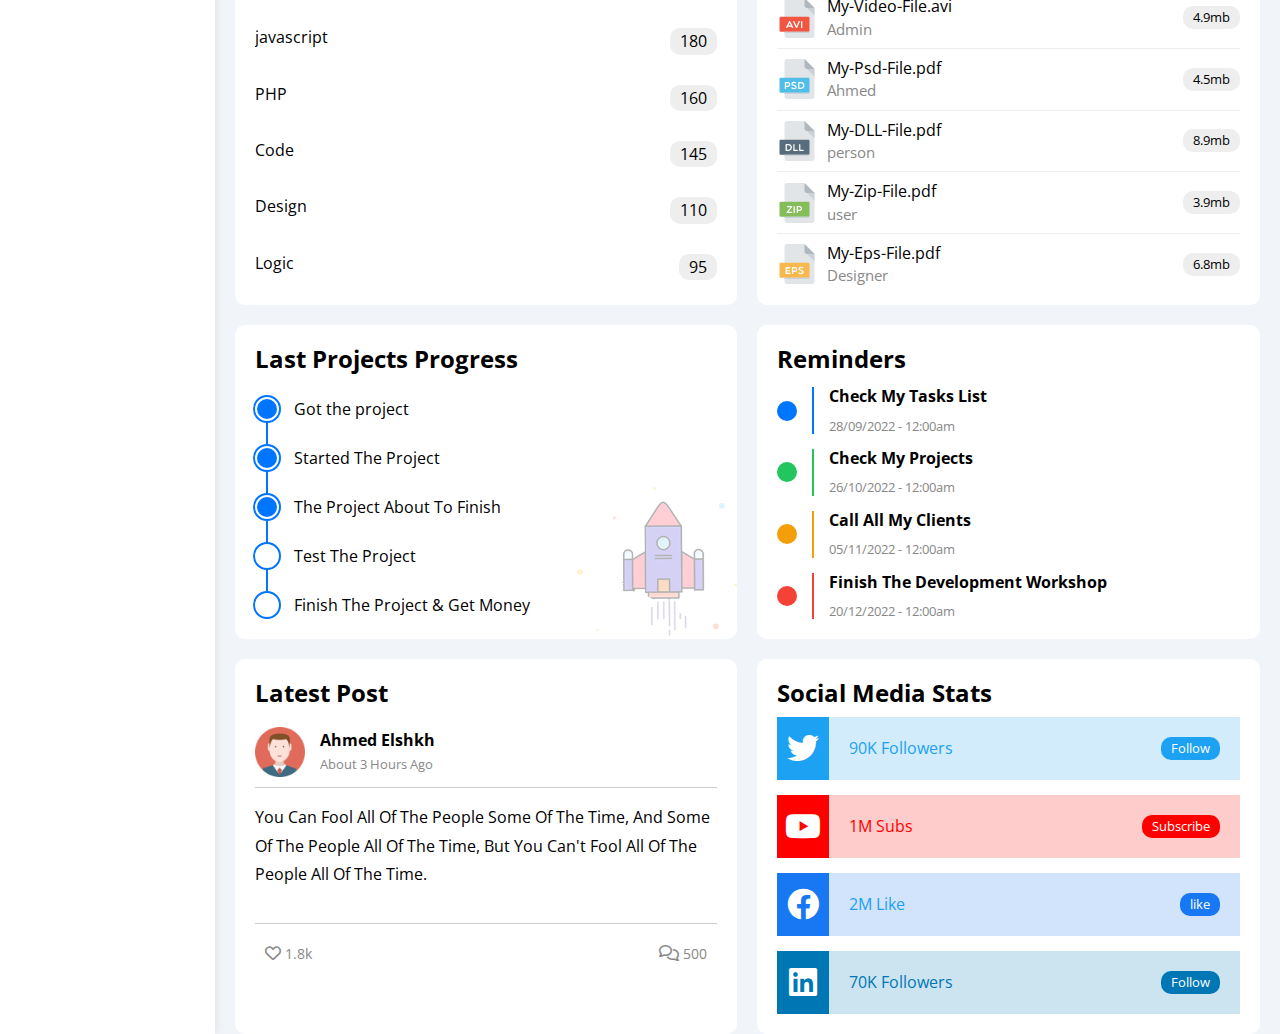
==== commit b15db994: "finished social media stats" ====
--- a/index.html
+++ b/index.html
@@ -435,6 +435,49 @@
                 </div>
                </div>
                <!-- End Latest Post Widget -->
+               <!-- Start Social Media Stats Widget -->
+               <div class="social-media p-20 bg-white rad-10">
+                <h2 class="mt-0 mb-10">Social Media Stats</h2>
+                <div class="content">
+                    <div class="box twitter d-flex">
+                        <div class="icon flex-center plr-10">
+                            <i class="fa-brands fa-twitter fa-2x c-white"></i>
+                        </div>
+                        <div class="info flex-1 d-flex space-between align-center p-20">
+                          <p>90K Followers</p>
+                          <a class="button btn-shape c-white" href="#">Follow</a> 
+                        </div>
+                    </div>
+                    <div class="box youtube d-flex">
+                        <div class="icon flex-center plr-10">
+                            <i class="fa-brands fa-youtube fa-2x c-white"></i>
+                        </div>
+                        <div class="info flex-1 d-flex space-between align-center p-20">
+                            <p>1M Subs</p>
+                            <a class="button btn-shape c-white" href="#">Subscribe</a>
+                        </div>
+                    </div>
+                    <div class="box facebook d-flex">
+                        <div class="icon flex-center plr-10">
+                            <i class="fa-brands fa-facebook fa-2x c-white"></i>
+                        </div>
+                        <div class="info flex-1 d-flex space-between align-center p-20">
+                            <p>2M Like</p>
+                            <a class="button btn-shape c-white" href="#">like</a>
+                        </div>
+                    </div>
+                    <div class="box linkedin d-flex">
+                        <div class="icon flex-center plr-10">
+                            <i class="fa-brands fa-linkedin fa-2x c-white"></i>
+                        </div>
+                        <div class="info flex-1 d-flex space-between align-center p-20">
+                            <p>70K Followers</p>
+                            <a class="button btn-shape c-white" href="#">Follow</a>
+                        </div>
+                    </div>
+                </div>
+               </div>
+               <!-- End Social Media Stats Widget -->
             </div>
         </div>
     </div>
--- a/css/framework.css
+++ b/css/framework.css
@@ -62,6 +62,9 @@
 .pl-15 {
     padding-left: 15px;
 }
+.plr-10 {
+    padding: 0 10px;
+}
 .m-0 {
     margin: 0;
 }
--- a/css/style.css
+++ b/css/style.css
@@ -422,16 +422,6 @@
     opacity: .3;
 }
 /* End Last Projects Progress Widget */
-/* Start Animation */
-@keyframes change-color {
-    from {
-        background-color: var(--blue-color);
-    }
-    to {
-        background-color: white;
-    }
-}
-/* End Animation */
 /* Start Reminders Widget */
 .reminders ul li .content.blue {
     border-left: 2px solid var(--blue-color);
@@ -456,4 +446,70 @@
     line-height: 1.8;
     min-height: 100px;
 }
-/* Start Latest Post Widget */+/* Start Latest Post Widget */
+/* Start Social Media Stats Widget */
+.social-media .content .box .button {
+    font-size: 13px;
+}
+.social-media .content .box:not(:last-of-type) {
+    margin-bottom: 15px;
+}
+.social-media .content .box .icon{
+    width: 52px;
+    transition: .3s;
+}
+/* ICONS COLOR */
+.social-media .content .box.twitter .icon,
+.social-media .content .box.twitter .button {
+    background-color: #1da1f2;
+}
+.social-media .content .box.youtube .icon,
+.social-media .content .box.youtube .button {
+    background-color: #ff0000;
+}
+.social-media .content .box.facebook .icon,
+.social-media .content .box.facebook .button {
+    background-color: #1877f2;
+}
+.social-media .content .box.linkedin .icon,
+.social-media .content .box.linkedin .button {
+    background-color: #0077b5;
+}
+/* BACKGROUND COLOR */
+.social-media .content .box.twitter {
+    background-color: rgb(29 161 242 / 20%);
+    color: #1da1f2;
+}
+.social-media .content .box.youtube {
+    background-color: rgb(255 0 0 / 20%);
+    color: #ff0000;
+}
+.social-media .content .box.facebook {
+    background-color: rgb(24 119 242 / 20%);
+    color: #1da1f2;
+}
+.social-media .content .box.linkedin {
+    background-color: rgb(0 119 181 / 20%);
+    color: #0077b5;
+}
+.social-media .content .box .icon:hover {
+    background-color: #ccc;
+}
+/* End Social Media Stats Widget */
+
+
+
+
+
+/* Start Animation */
+@keyframes change-color {
+    from {
+        background-color: var(--blue-color);
+    }
+
+    to {
+        background-color: white;
+    }
+}
+
+/* End Animation */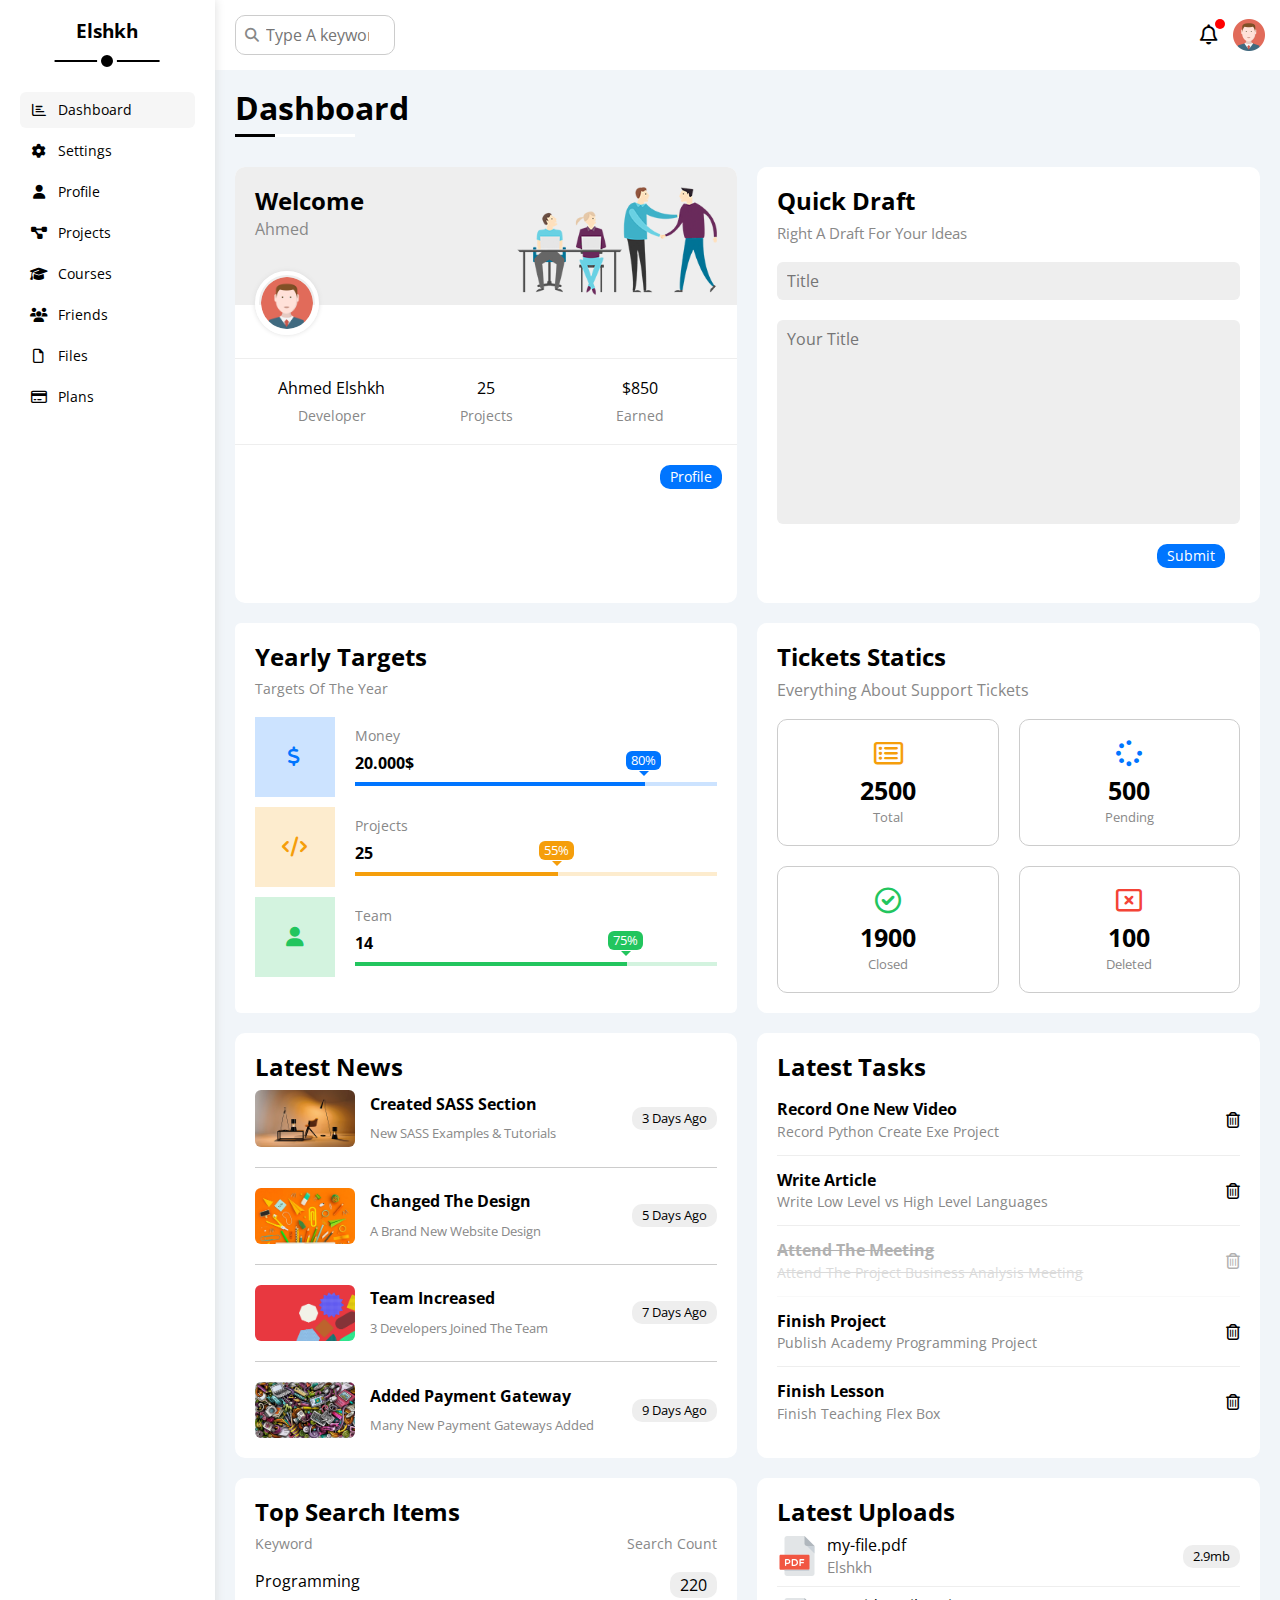
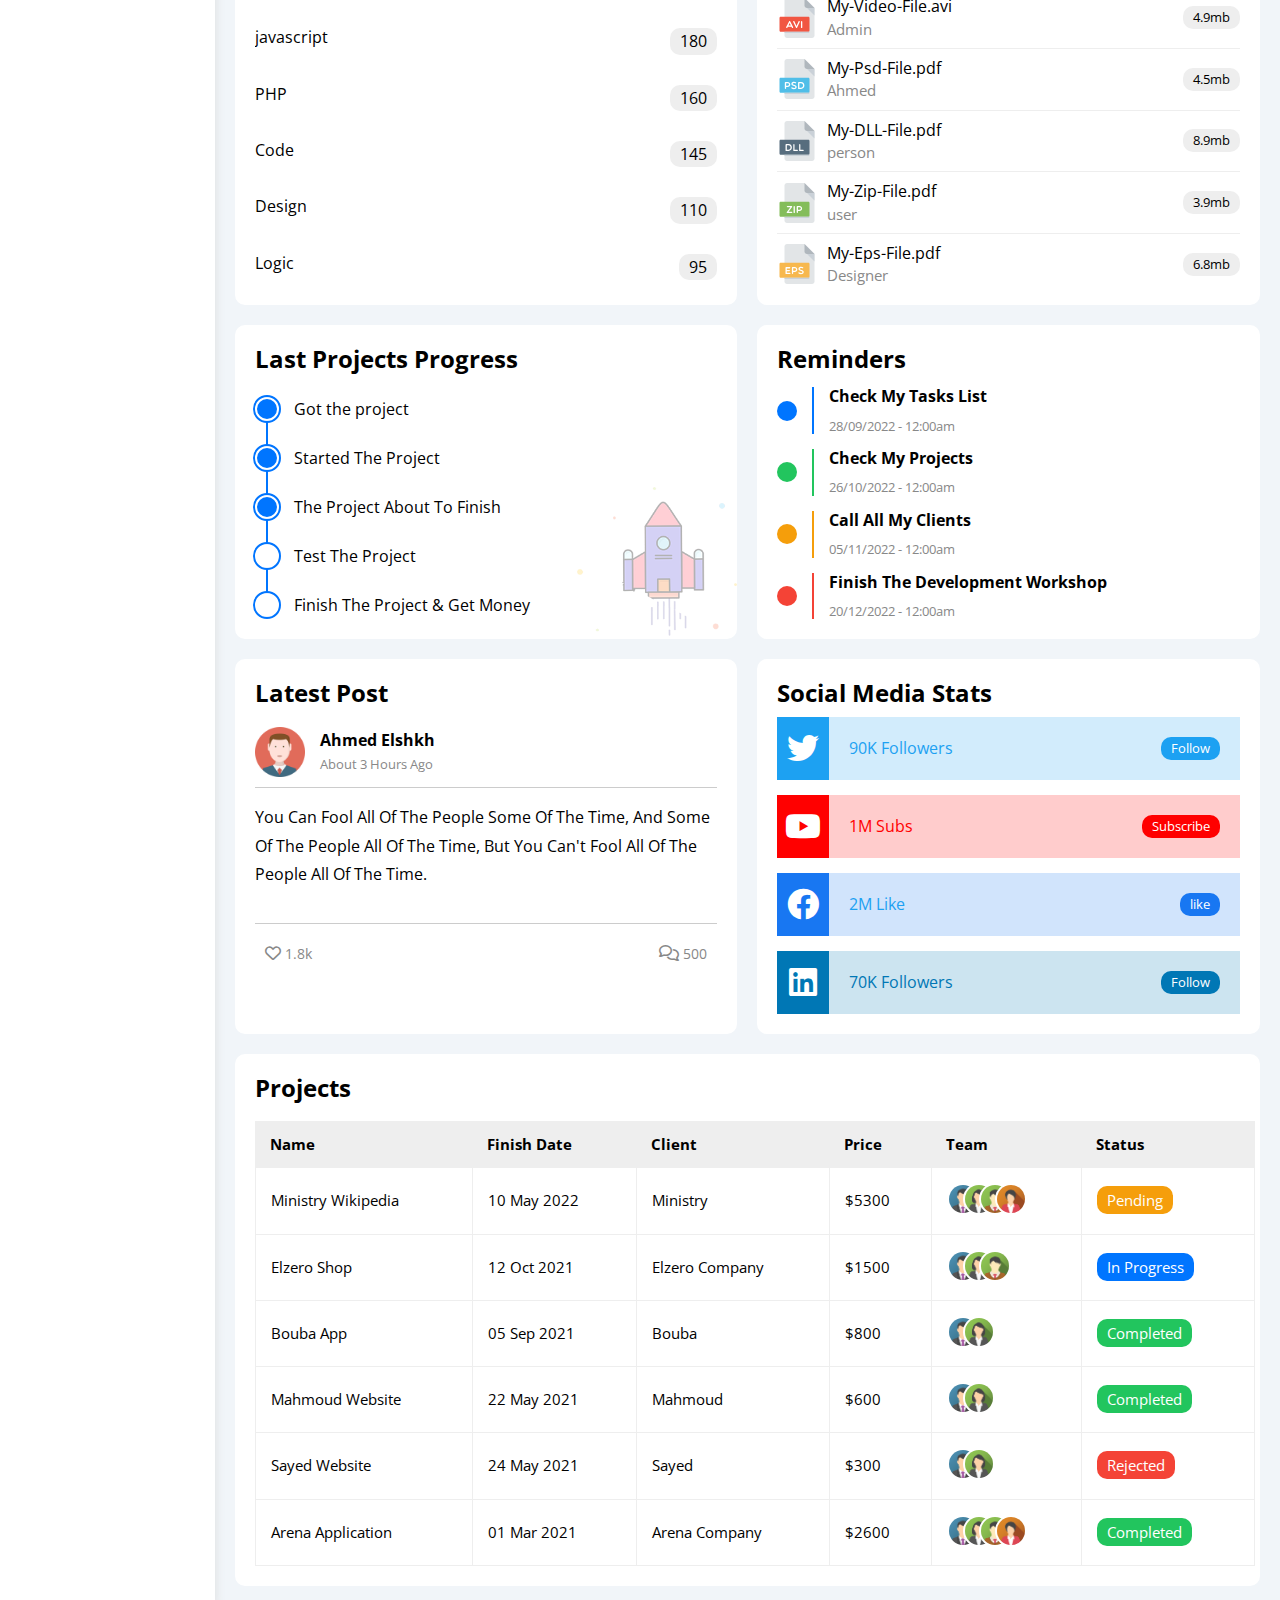
==== commit 2ff0a19f: "finished project table widget" ====
--- a/index.html
+++ b/index.html
@@ -87,8 +87,9 @@
             </header>
             <!-- End Header -->
             <h1 class="p-relative">Dashboard</h1>
-            <!-- Start Welcoming Widget -->
+            <!-- Start Wrapper -->
             <div class="wrapper d-grid gap-20">
+                <!-- Start Welcoming Widget -->
                 <div class="welcome bg-white rad-10 txt-c-mobile block-mobile">
                     <div class="intro p-20 d-flex space-between bg-eee">
                         <div>
@@ -202,7 +203,7 @@
                         <span class="d-block fw-bold mb-10">Created SASS Section</span>
                         <span class="fs-13 c-grey">New SASS Examples & Tutorials</span>
                     </div>
-                    <div class="btn-shape fs-13 label bg-eee">3 Days Ago</div>
+                    <div class="btn-shape fs-13 btn-shape bg-eee">3 Days Ago</div>
                 </div>
                 <div class="box d-flex align-center">
                     <img src="images/news-02.png" alt="news">
@@ -479,6 +480,111 @@
                </div>
                <!-- End Social Media Stats Widget -->
             </div>
+            <!-- End Wrapper -->
+            <!-- Start Projects Tabel -->
+            <div class="projects-table p-20 bg-white rad-10 m-20">
+                <h2 class="mt-0 mb-20">Projects</h2>
+                <div class="responsive-table">
+                    <table class="fs-15 w-full">
+                    <thead>
+                        <tr>
+                            <td>Name</td>
+                            <td>Finish Date</td>
+                            <td>Client</td>
+                            <td>Price</td>
+                            <td>Team</td>
+                            <td>Status</td>
+                        </tr>
+                    </thead>
+                    <tbody>
+                        <tr>
+                            <td>Ministry Wikipedia</td>
+                            <td>10 May 2022</td>
+                            <td>Ministry</td>
+                            <td>$5300</td>
+                            <td>
+                                <img src="images/team-01.png" alt="freinds">
+                                <img src="images/team-02.png" alt="freinds">
+                                <img src="images/team-03.png" alt="freinds">
+                                <img src="images/team-04.png" alt="freinds">
+                            </td>
+                            <td>
+                                <span class="btn-shape bg-orange c-white">Pending</span>
+                            </td>
+                        </tr>
+                        <tr>
+                            <td>Elzero Shop</td>
+                            <td>12 Oct 2021</td>
+                            <td>Elzero Company</td>
+                            <td>$1500</td>
+                            <td>
+                                <img src="images/team-01.png" alt="freinds">
+                                <img src="images/team-02.png" alt="freinds">
+                                <img src="images/team-03.png" alt="freinds">                            </td>
+                            <td>
+                                <span class="btn-shape bg-blue c-white">In Progress</span>
+                            </td>
+                        </tr>
+                        <tr>
+                            <td>Bouba App</td>
+                            <td>05 Sep 2021</td>
+                            <td>Bouba</td>
+                            <td>$800</td>
+                            <td>
+                                <img src="images/team-01.png" alt="freinds">
+                                <img src="images/team-02.png" alt="freinds">
+                            </td>
+                            <td>
+                                <span class="btn-shape bg-green c-white">Completed</span>
+                            </td>
+                        </tr>
+                        <tr>
+                            <td>Mahmoud Website</td>
+                            <td>22 May 2021</td>
+                            <td>Mahmoud</td>
+                            <td>$600</td>
+                            <td>
+                                <img src="images/team-01.png" alt="freinds">
+                                <img src="images/team-02.png" alt="freinds">
+                            </td>
+                            <td>
+                                <span class="btn-shape bg-green c-white">Completed</span>
+                            </td>
+                        </tr>
+                        <tr>
+                            <td>Sayed Website</td>
+                            <td>24 May 2021</td>
+                            <td>Sayed</td>
+                            <td>$300</td>
+                            <td>
+                                <img src="images/team-01.png" alt="freinds">
+                                <img src="images/team-02.png" alt="freinds">
+                            </td>
+                            <td>
+                                <span class="btn-shape bg-red c-white">Rejected</span>
+                            </td>
+                        </tr>
+                        <tr>
+                            <td>Arena Application</td>
+                            <td>01 Mar 2021</td>
+                            <td>Arena Company</td>
+                            <td>$2600</td>
+                            <td>
+                                <img src="images/team-01.png" alt="freinds">
+                                <img src="images/team-02.png" alt="freinds">
+                                <img src="images/team-03.png" alt="freinds">
+                                <img src="images/team-04.png" alt="freinds">
+                            </td>
+                            <td>
+                                <span class="btn-shape bg-green c-white">Completed</span>
+                            </td>
+                        </tr>
+                    </tbody>
+                </table>
+                </div>
+                
+            </div>
+            <!-- End Projects Tabel -->
         </div>
     </div>
 </body>
--- a/css/style.css
+++ b/css/style.css
@@ -496,8 +496,43 @@
     background-color: #ccc;
 }
 /* End Social Media Stats Widget */
-
-
+/* Start Projects Table */
+.projects-table .resbonsive-table {
+    overflow-x: auto;
+}
+.projects-table table {
+    min-width: 1000px;
+    border-spacing: 0;
+}
+.projects-table thead td {
+    background-color: #eee;
+    font-weight: bold;
+}
+.projects-table table td {
+    padding: 15px;
+}
+.projects-table table tbody td {
+    border-bottom: 1px solid #eee;
+    border-left: 1px solid #eee;
+    transition: .3s;
+}
+.projects-table table tbody tr td:last-child {
+    border-right: 1px solid #eee;
+}
+.projects-table table tbody tr:hover td {
+    background-color: #faf7f7;
+}
+.projects-table table img {
+    width: 32px;
+    height: 32px;
+    background-color: white;
+    border-radius: 50%;
+    padding: 2px;
+}
+.projects-table table img:not(:first-child) {
+    margin-left: -20px;
+}
+/* End Projects Table */
 
 
 
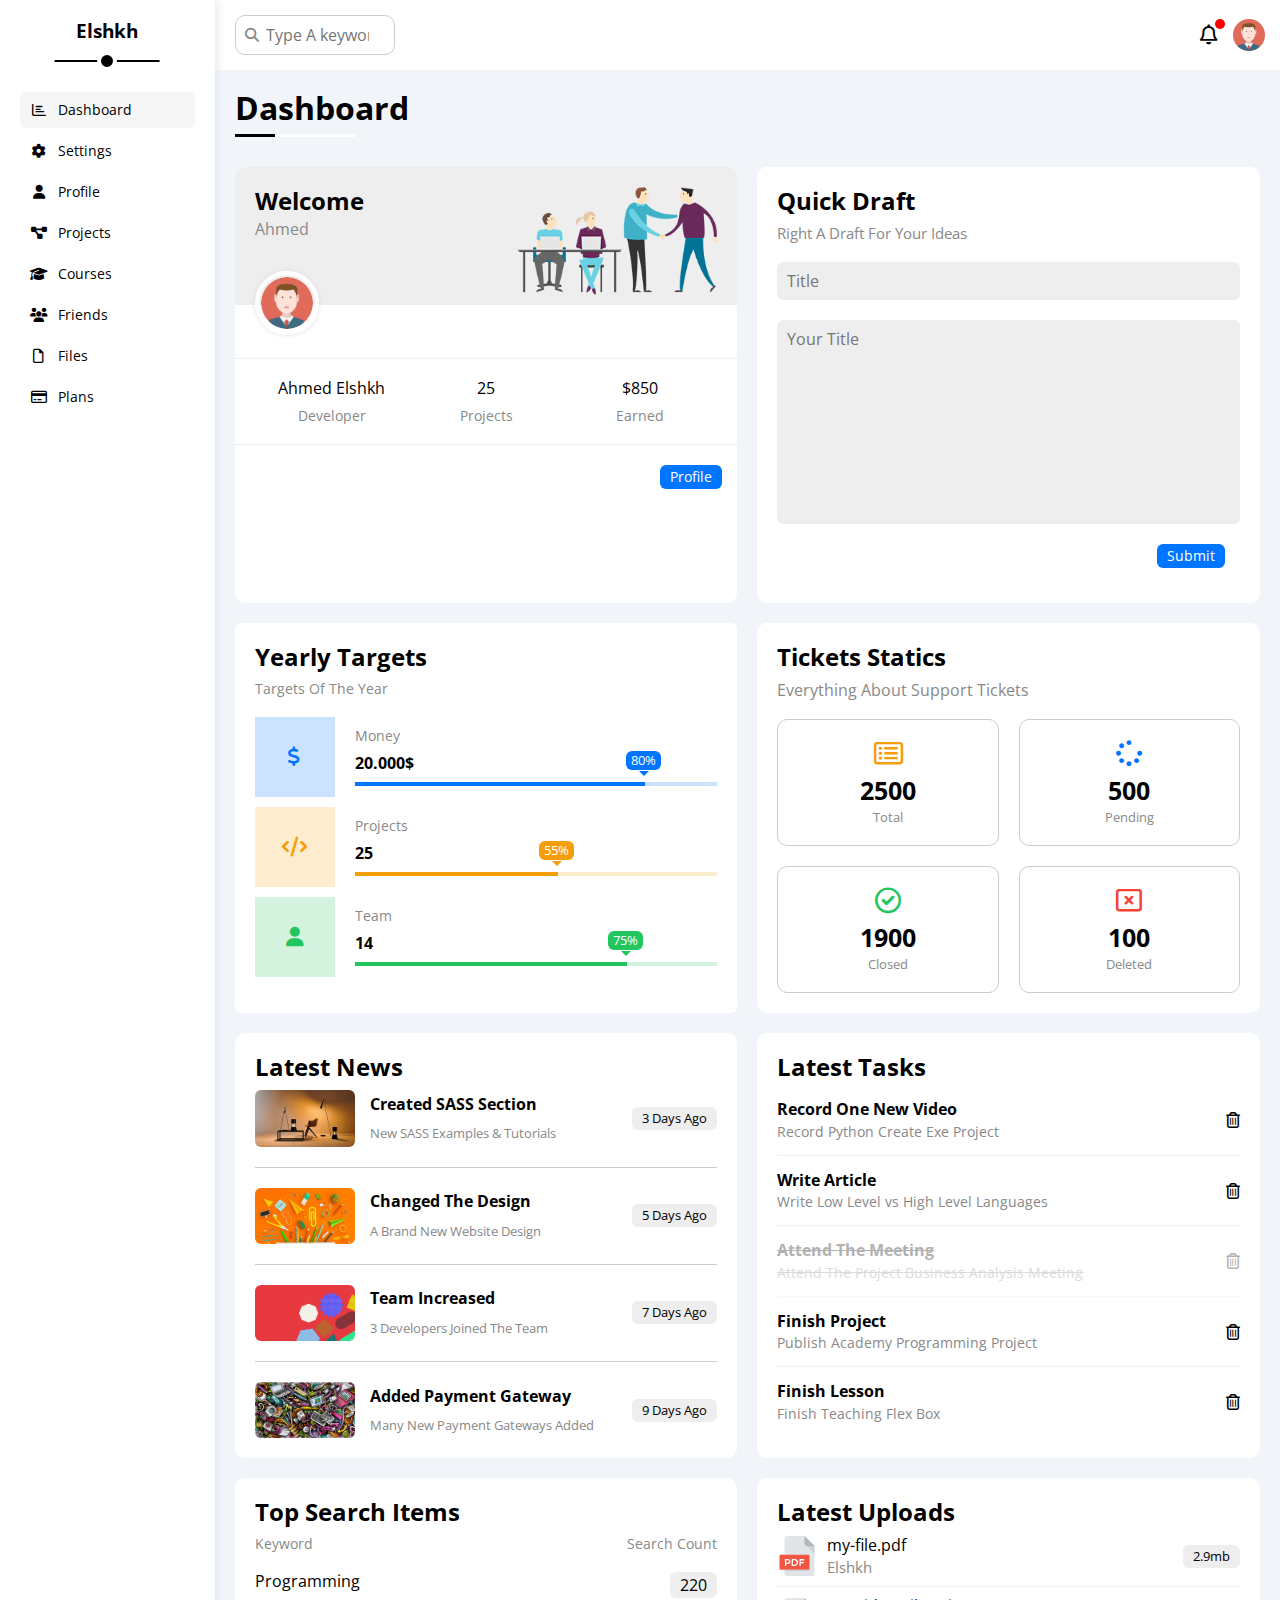
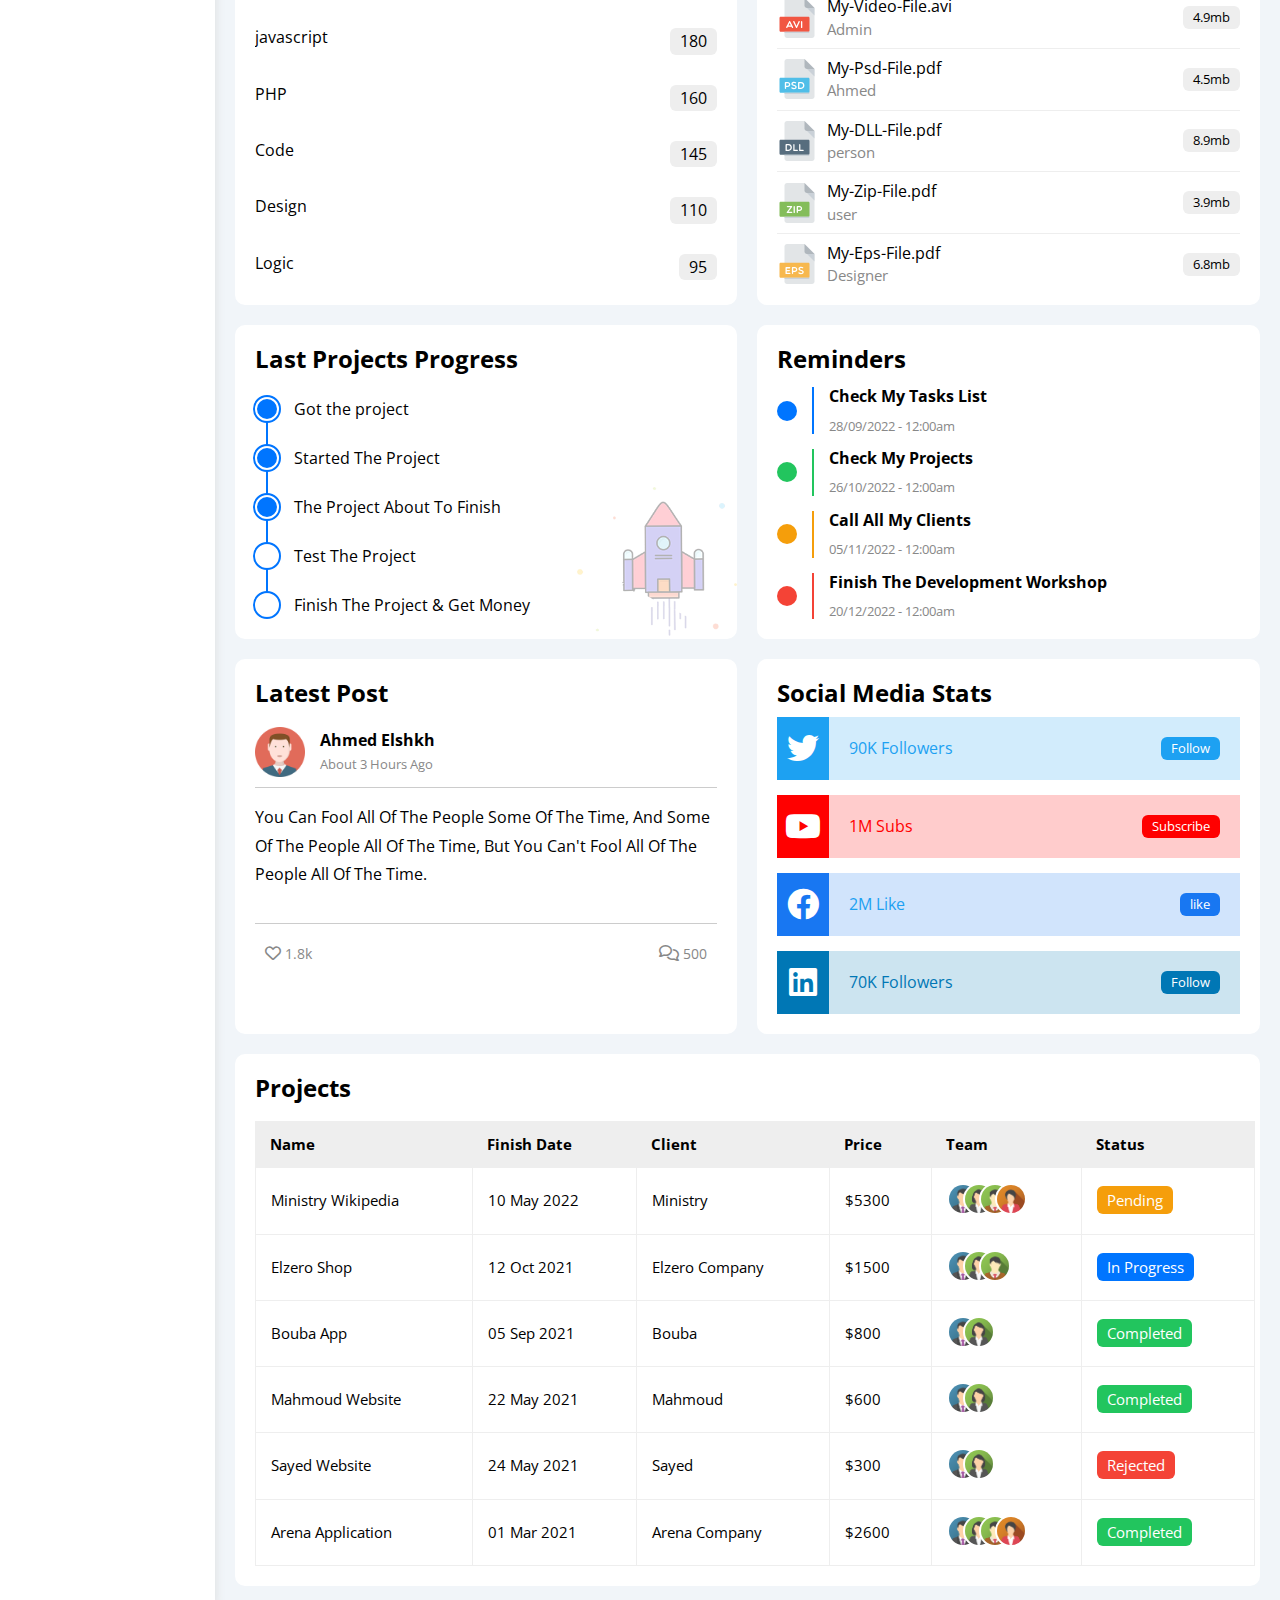
==== commit 8a784f9c: "finished Social INfo widget" ====
--- a/index.html
+++ b/index.html
@@ -3,14 +3,14 @@
 <head>
     <meta charset="UTF-8">
     <meta name="viewport" content="width=device-width, initial-scale=1.0">
-    <!-- Css Framework -->
-    <link rel="stylesheet" href="css/framework.css">
-        <!-- Css main file -->
-    <link rel="stylesheet" href="css/style.css">
     <!-- Font awsoeme library -->
     <link rel="stylesheet" href="css/all.min.css">
     <!-- Normalise Library -->
     <link rel="stylesheet" href="css/normalis.css">
+    <!-- Css Framework -->
+    <link rel="stylesheet" href="css/framework.css">
+    <!-- Css main file -->
+    <link rel="stylesheet" href="css/style.css">
     <!-- Font Family -->
     <link rel="preconnect" href="https://fonts.googleapis.com" />
     <link rel="preconnect" href="https://fonts.gstatic.com" crossorigin />
--- a/css/framework.css
+++ b/css/framework.css
@@ -53,6 +53,9 @@
 .pb-10 {
     padding-bottom: 10px;
 }
+.pb-15 {
+    padding-bottom: 15px;
+}
 .pb-20 {
     padding-bottom: 20px;
 }
@@ -171,6 +174,9 @@
 .fs-16 {
     font-size: 16px;
 }
+.fs-20 {
+    font-size: 20px;
+}
 .fs-25 {
     font-size: 25px;
 }
@@ -187,8 +193,14 @@
 .b-none {
     border: none;
 }
+.b-ccc {
+    border: 1px solid #ccc;
+}
 .bb-ccc {
     border-bottom: 1px solid #ccc;
+}
+.ol-none {
+    outline: none;
 }
 .rad-half {
     border-radius: 50%;
@@ -209,6 +221,9 @@
 }
 .w-50 {
     width: 50px;
+}
+.h-fit {
+    height: fit-content;
 }
 .h-4 {
     height: 4px;
@@ -227,6 +242,10 @@
 }
 .btn-shape {
     padding: 4px 10px;
+    border-radius: 6px;
+}
+.btn-shape-2 {
+    padding: 10px 10px;
     border-radius: 10px;
 }
 /* End Componants */--- a/css/style.css
+++ b/css/style.css
@@ -6,6 +6,7 @@
     --green-color: #22c55e;
     --red-color: #f44336;
     --grey-color: #888;
+    --font-awesome: "Font Awesome 6 Free";
 }
 * {
     -webkit-box-sizing: border-box;
@@ -534,6 +535,98 @@
 }
 /* End Projects Table */
 
+/* Start Setting Page */
+.toggle-checkbox {
+    appearance: none;
+    -webkit-appearance: none;
+}
+.toggle-switch {
+    width: 78px;
+    height: 32px;
+    background-color: #ccc;
+    border-radius: 16px;
+    position: relative;
+    transition: 0.3s;
+    cursor: pointer;
+}
+.toggle-switch::before {
+    font-family: var(--font-awesome);
+    content: "\f00d";
+    font-weight: 900;
+    background-color: white;
+    width: 24px;
+    height: 24px;
+    position: absolute;
+    left: 5px;
+    top: 5px;
+    border-radius: 50%;
+    display: flex;
+    align-items: center;
+    justify-content: center;
+    color: #ccc;
+    transition: 0.3s;
+
+}
+.toggle-checkbox:checked + .toggle-switch {
+    background-color: var(--blue-color);
+}
+.toggle-checkbox:checked + .toggle-switch::before {
+    content: "\f00c";
+    left: 50px;
+    color: var(--blue-color);
+    
+}
+.setting-page {
+    grid-template-columns: repeat(auto-fill, minmax(500px, 1fr))
+}
+@media(max-width: 767px) {
+    .setting-page {
+        grid-template-columns: minmax(100px, 1fr);
+        margin-left: 10px;
+        margin-right: 10px;
+        gap: 10px;
+    }
+}
+/* Start Site control Widget */
+.setting-page .site-control .close-message {
+    outline: none;
+    height: 150px;
+    resize: none;
+}
+/* Start General Info Widget */
+.general-info input[type='email'] {
+    background-color: #f0f4f8;
+    width: calc(100% - 80px);
+}
+/* Start Security Info Widget */
+.security-info .button {
+    transition: .3s
+}
+.security-info .button:hover {
+    background-color: var(--blue-alt-color);
+}
+/* Start Social Info Widget */
+.setting-page .social-info i {
+    height: 40px;
+    width: 40px;
+    transition: .3s;
+    font-size: 20px; 
+    background-color: #f6f6f6;
+    border: 1px solid #ddd;
+    border-radius: 6px 0 0 6px;
+    border-right: none;
+}
+.setting-page .social-info > div:focus-within i {
+    color: black; 
+}
+.setting-page .social-info input {
+    height: 40px;
+    border: 1px solid #ddd;
+    border-radius: 0 6px 6px 0;
+    padding-left: 10px;
+    background-color: #f6f6f6;
+}
+/* End Setting Page */
 
 
 /* Start Animation */
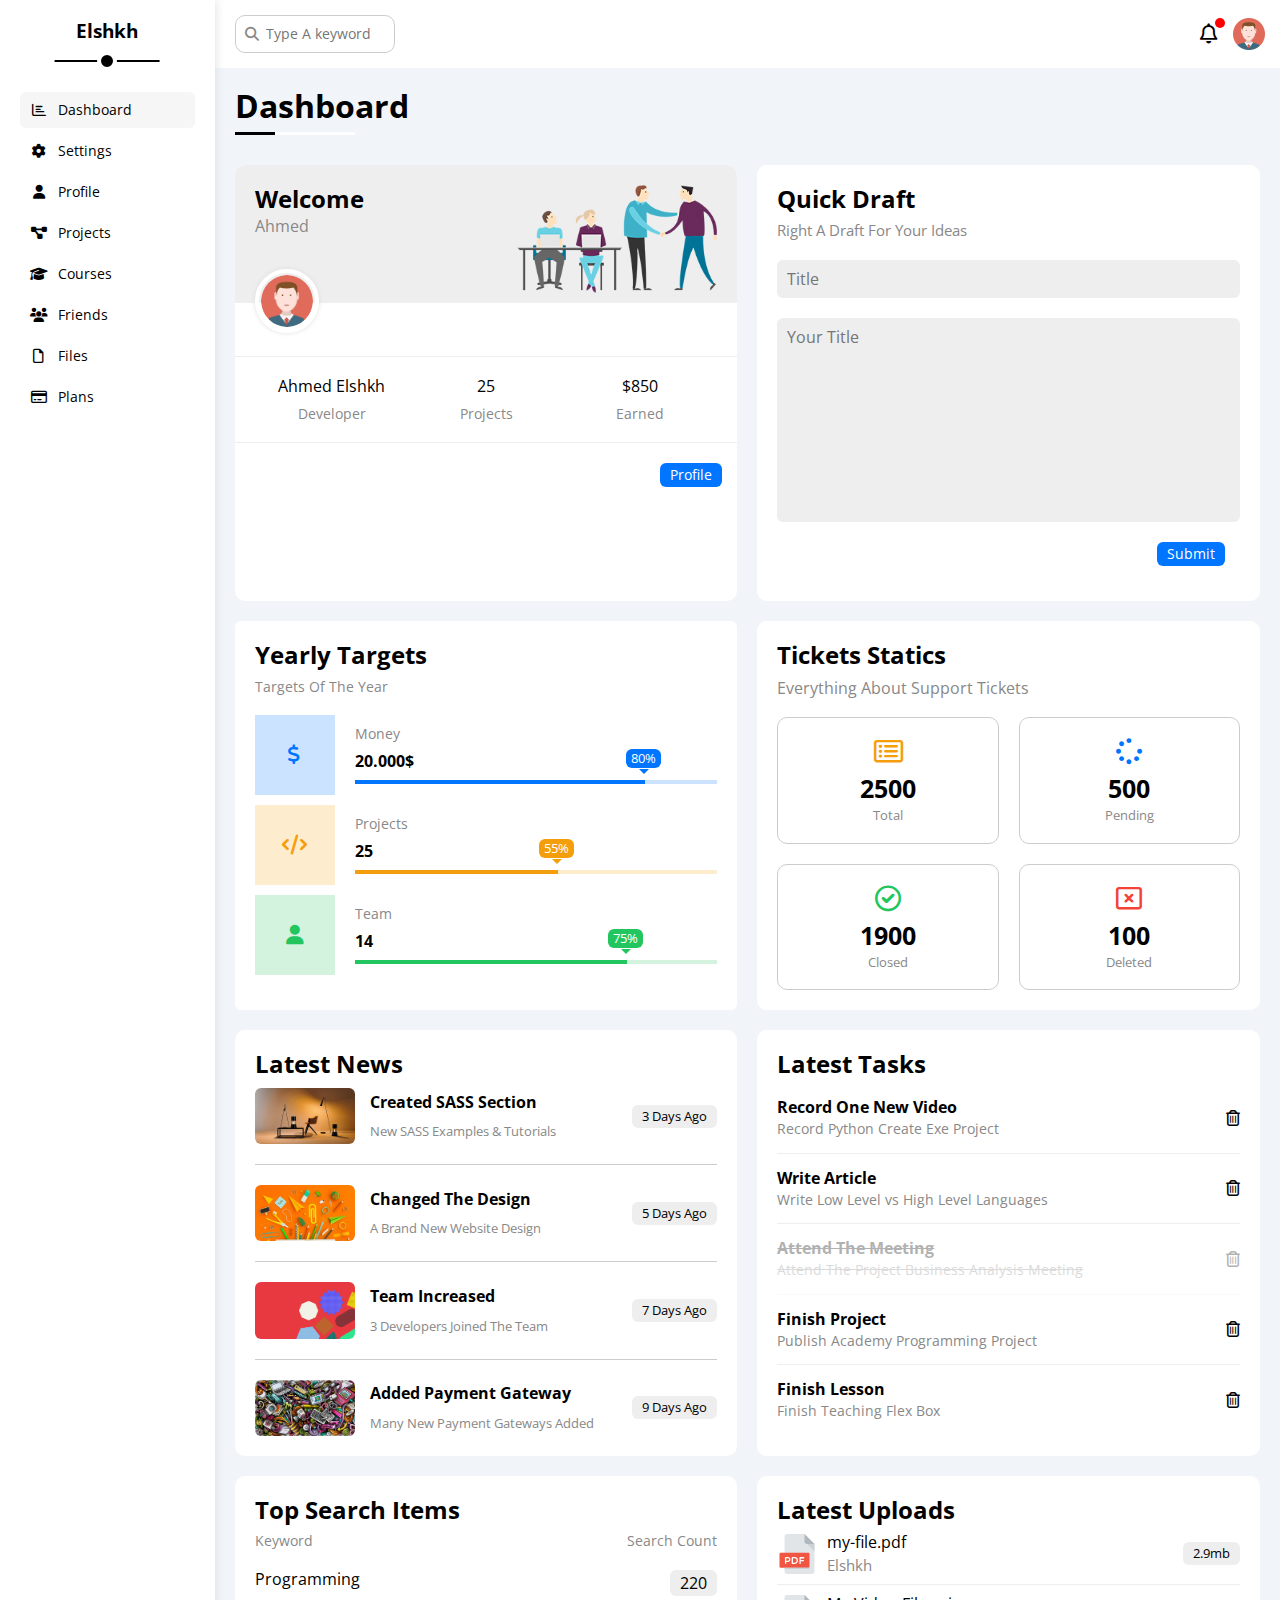
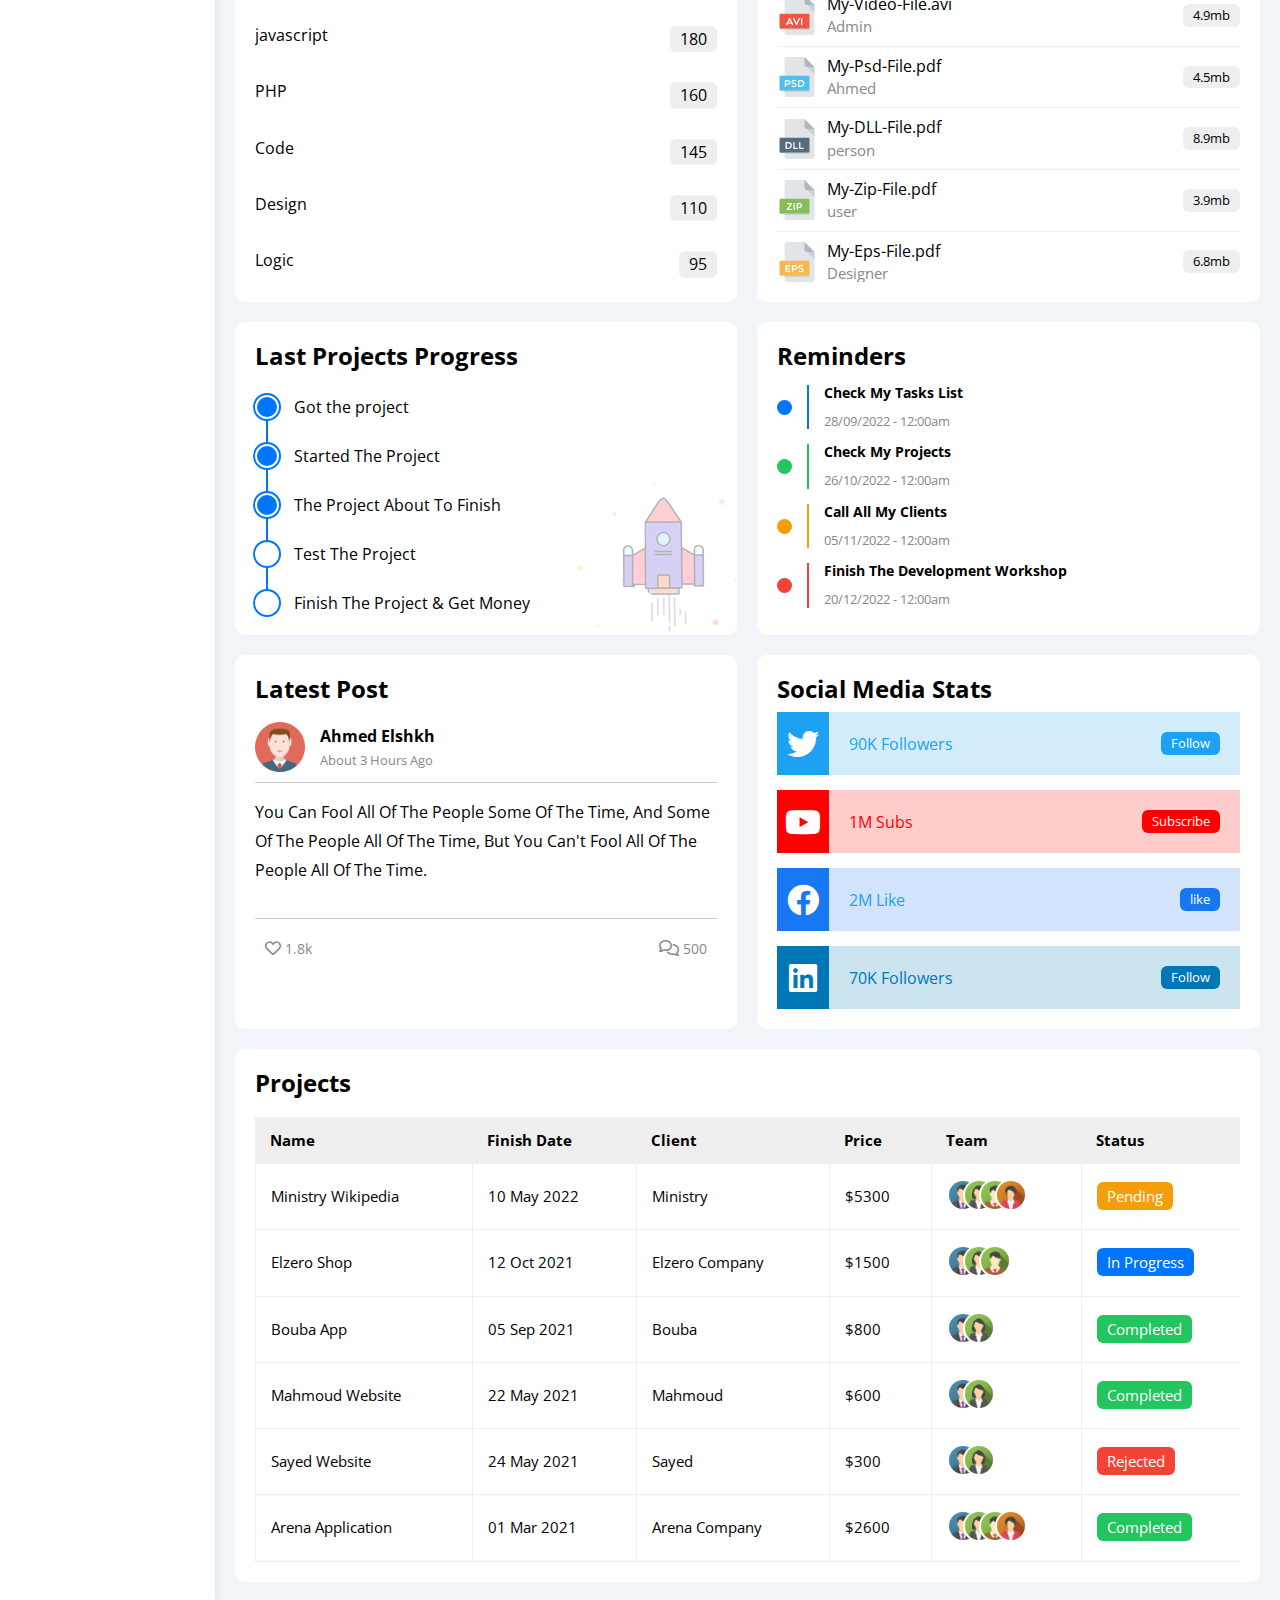
==== commit af8509b4: "fixed some bugs in dashboard page" ====
--- a/index.html
+++ b/index.html
@@ -203,7 +203,7 @@
                         <span class="d-block fw-bold mb-10">Created SASS Section</span>
                         <span class="fs-13 c-grey">New SASS Examples & Tutorials</span>
                     </div>
-                    <div class="btn-shape fs-13 btn-shape bg-eee">3 Days Ago</div>
+                    <div class="btn-shape fs-13 btn-shape bg-eee label">3 Days Ago</div>
                 </div>
                 <div class="box d-flex align-center">
                     <img src="images/news-02.png" alt="news">
@@ -380,28 +380,28 @@
                     <ul class="m-0">
                         <li class="m-0 d-flex align-center mt-15">
                             <span class="mr-15 d-block bg-blue rad-half"></span>
-                            <div class="content pl-15 blue">
+                            <div class="pl-15 blue">
                                 <p class="mt-0 mb-10 fw-bold">Check My Tasks List</p>
                                 <span class="fs-13 c-grey">28/09/2022 - 12:00am</span>
                             </div>
                         </li>
                         <li class="m-0 d-flex align-center mt-15">
                             <span class="mr-15 d-block bg-green rad-half"></span>
-                            <div class="content pl-15 green">
+                            <div class="pl-15 green">
                                 <p class="mt-0 mb-10 fw-bold">Check My Projects</p>
                                 <span class="fs-13 c-grey">26/10/2022 - 12:00am</span>
                             </div>
                         </li>
                         <li class="m-0 d-flex align-center mt-15">
                             <span class="mr-15 d-block bg-orange rad-half"></span>
-                            <div class="content pl-15 orange">
+                            <div class="pl-15 orange">
                                 <p class="mt-0 mb-10 fw-bold">Call All My Clients</p>
                                 <span class="fs-13 c-grey">05/11/2022 - 12:00am</span>
                             </div>
                         </li>
                         <li class="m-0 d-flex align-center mt-15">
                             <span class="mr-15 d-block bg-red rad-half"></span>
-                            <div class="content pl-15 red">
+                            <div class="pl-15 red">
                                 <p class="mt-0 mb-10 fw-bold">Finish The Development Workshop</p>
                                 <span class="fs-13 c-grey">20/12/2022 - 12:00am</span>
                             </div>
--- a/css/framework.css
+++ b/css/framework.css
@@ -13,6 +13,9 @@
 .flex-1 {
     flex: 1;
 }
+.flex-2 {
+    flex: 2;
+}
 .f-wrap {
     flex-wrap: wrap;
 }
@@ -22,8 +25,14 @@
 .space-between {
     justify-content: space-between;
 }
+.fdir-column {
+    flex-direction: column;
+}
 .d-grid {
     display: grid;
+}
+.gap-10 {
+    gap: 10px;
 }
 .gap-20 {
     gap: 20px;
@@ -50,6 +59,12 @@
 .p-20 {
     padding: 20px;
 }
+.pt-10 {
+    padding-top: 10px;
+}
+.pt-15 {
+    padding-top: 15px;
+}
 .pb-10 {
     padding-bottom: 10px;
 }
@@ -65,12 +80,21 @@
 .pl-15 {
     padding-left: 15px;
 }
+.pl-20 {
+    padding-left: 20px;
+}
 .plr-10 {
     padding: 0 10px;
 }
 .m-0 {
     margin: 0;
 }
+.m-10 {
+    margin: 10px;
+}
+.m-15 {
+    margin: 15px;
+}
 .m-20 {
     margin: 20px;
 }
@@ -104,8 +128,20 @@
 .mb-20 {
     margin-bottom: 20px;
 }
+.mr-5 {
+    margin-right: 5px;
+}
+.mr-10 {
+    margin-right: 10px;
+}
 .mr-15 {
     margin-right: 15px;
+}
+.ml-auto {
+    margin-left: auto;
+}
+.mlr-auto {
+    margin: 0 auto;
 }
 /* end padding + margin */
 /* Start color */
@@ -133,6 +169,9 @@
 .c-black {
     color: black;
 }
+.c-666 {
+    color: #666;
+}
 .c-blue
     {
     color: var(--blue-color);
@@ -162,6 +201,9 @@
 .txt-c {
     text-align: center;
 }
+.txt-right {
+    text-align: right;
+}
 .fs-13 {
     font-size: 13px;
 }
@@ -180,8 +222,14 @@
 .fs-25 {
     font-size: 25px;
 }
+.fs-40 {
+    font-size: 40px;
+}
 .fw-bold {
     font-weight: bold;
+}
+.fw-normal {
+    font-weight: normal;
 }
 @media (max-width: 767px) {
     .txt-c-mobile {
@@ -193,11 +241,20 @@
 .b-none {
     border: none;
 }
+.b-50 {
+    border-radius: 50%;
+}
 .b-ccc {
     border: 1px solid #ccc;
 }
+.bt-eee {
+    border-top: 1px solid #eee;
+}
 .bb-ccc {
     border-bottom: 1px solid #ccc;
+}
+.bb-eee {
+    border-bottom: 1px solid #eee;
 }
 .ol-none {
     outline: none;
--- a/css/style.css
+++ b/css/style.css
@@ -127,6 +127,7 @@
 .content header input {
     border: 1px solid #ccc;
     border-radius:10px;
+    font-size:14px;
     outline: none;
     width: 160px;
     margin-left: 5px;
@@ -392,7 +393,7 @@
     content: '';
     position: absolute;
     width: 2px;
-    height: 100%;
+    height: 95%;
     left: 11px;
     background-color: var(--blue-color);
     
@@ -424,21 +425,24 @@
 }
 /* End Last Projects Progress Widget */
 /* Start Reminders Widget */
-.reminders ul li .content.blue {
+.reminders ul li .blue {
     border-left: 2px solid var(--blue-color);
 }
-.reminders ul li .content.green {
+.reminders ul li .green {
     border-left: 2px solid var(--green-color);
 }
-.reminders ul li .content.orange {
+.reminders ul li .orange {
     border-left: 2px solid var(--orange-color);
 }
-.reminders ul li .content.red {
+.reminders ul li .red {
     border-left: 2px solid var(--red-color);
 }
+.reminders ul li p {
+    font-size: 14px;
+}
 .reminders ul li > span {
-    width: 20px;
-    height: 20px;
+    width: 15px;
+    height: 15px;
 }
 /* End Reminders Widget */
 /* Start Latest Post Widget */
@@ -498,7 +502,7 @@
 }
 /* End Social Media Stats Widget */
 /* Start Projects Table */
-.projects-table .resbonsive-table {
+.projects-table .responsive-table {
     overflow-x: auto;
 }
 .projects-table table {
@@ -597,6 +601,10 @@
 .general-info input[type='email'] {
     background-color: #f0f4f8;
     width: calc(100% - 80px);
+}
+.setting-page :disabled {
+    cursor: no-drop;
+
 }
 /* Start Security Info Widget */
 .security-info .button {
@@ -626,9 +634,420 @@
     padding-left: 10px;
     background-color: #f6f6f6;
 }
+/* Start Widgets Info Widget */
+.setting-page input {
+    -webkit-appearance: none;
+    appearance: none;
+}
+.setting-page input:checked + label::after {
+    transform: scale(1);
+}
+.setting-page .widgets-info label {
+    padding-left: 20px;
+    cursor: pointer;
+    position: relative;
+    margin-left: 15px;
+}
+.setting-page .widgets-info li {
+    padding-bottom: 15px;
+}
+.setting-page .widgets-info label:hover::before {
+    border-color: var(--blue-color);
+}
+.setting-page .widgets-info label:before {
+    content: '';
+    width: 14px;
+    height: 14px;
+    border: 2px solid var(--grey-color);
+}
+.setting-page .widgets-info label:before,
+.setting-page .widgets-info label:after {
+    position: absolute;
+    left: -15px;
+    top: 50%;
+    margin-top: -9px;
+    border-radius: 4px;
+    transition: .3s;
+}
+.setting-page .widgets-info label:after {
+    font-family: var(--fa-style-family-classic);
+    content: "\f00c";
+    font-weight: 900;
+    width: 18px;
+    height: 18px;
+    font-size: 12px;
+    display: flex;
+    align-items: center;
+    justify-content: center;
+    background-color: var(--blue-color);
+    color: white;
+    transform: scale(0);
+}
+/* Start Backup Manager Widget */
+.setting-page .backup-manager .plan label {
+    padding-left: 30px;
+    cursor: pointer;
+    position: relative;
+}
+.setting-page .backup-manager .plan label:before,
+.setting-page .backup-manager .plan label:after {
+    position: absolute;
+    border-radius: 50%; 
+}
+.setting-page .backup-manager .plan input:checked + label:after {
+    transform: scale(1);
+}
+.setting-page .backup-manager .plan label:before {
+    content: '';
+    border: 2px solid var(--blue-color);
+    width: 18px;
+    height: 18px;
+    margin-top: -11px;
+    top: 50%;
+    left: 0;
+}
+.setting-page .backup-manager .plan label:after {
+    content: '';
+    width: 12px;
+    height: 12px;
+    background-color: var(--blue-color);
+    left: 5px;
+    top: 3px;
+    transition: .3s;
+    transform: scale(0);
+}
+.setting-page .backup-manager label {
+    cursor: pointer;
+}
+@media(max-width: 767px) {
+    .setting-page .backup-manager .servers {
+        flex-direction: column;
+    }
+    .setting-page .backup-manager .servers .server {
+        margin-right: 0;
+    }
+}
+.setting-page .backup-manager .servers .server {
+    border: 2px solid #bbb;
+    position: relative;
+    transition: .3s;
+    margin-right: 10px;
+}
+.setting-page .backup-manager .servers input:checked + .server {
+    color: var(--blue-color);
+    border-color: var(--blue-color);
+}
 /* End Setting Page */
-
-
+/* Start Profile Page */
+/* Start Overview Widget */
+@media (max-width: 767px) {
+    .profile-page .overview {
+    flex-wrap: wrap;
+}
+}
+
+.profile-page .overview .avatar-box {
+    border-right: 1px solid #eee;
+    width: 300px;
+}
+.profile-page .overview .avatar-box img {
+    width: 120px;
+    height: 120px;
+}
+.profile-page .overview .avatar-box .prograss {
+    width: 100%;
+    height: 5px;
+    border-radius: 4px;
+    background-color: #eee;
+}
+.profile-page .overview .avatar-box .prograss span {
+    border-radius: 4px;
+    display: block;
+    height: 100%;
+    width: 70%;
+    background-color: var(--blue-color);
+}
+.profile-page .overview .avatar-box .stars i {
+    font-size: 14px;
+    color: var(--orange-color);
+}
+.profile-page .overview .info-box .box {
+    flex-wrap: wrap;
+    border-bottom: 1px solid #eee;
+    transition: .3s;
+}
+.profile-page .overview .info-box .box:hover {
+    background-color: #f9f9f9;
+}
+.profile-page .overview .info-box .box h4 {
+    font-weight: normal;
+}
+.profile-page .overview .info-box .box > div {
+    width: 250px;
+    padding: 10px 0 0;
+}
+@media (max-width: 767px) {
+    .profile-page .overview .info-box .toggle-switch {
+        margin: auto;
+    }
+}
+/* End Overview Widget */
+/* Start Other Data */
+@media (max-width: 767px) {
+    .profile-page .other-data {
+        flex-direction: column;
+    }
+}
+.profile-page .other-data .activity:not(:last-child) {
+    padding-bottom: 20px;
+    margin-bottom: 20px;
+    border-bottom: 1px solid #eee;
+}
+.profile-page .other-data .latest-activity img {
+    width: 64px;
+    margin-right: 10px;
+}
+@media (min-width: 768px) {
+    .profile-page .other-data .activity .date {
+        margin-left: auto;
+        text-align: right;
+    }
+}
+
+@media (max-width: 767px) {
+    .profile-page .other-data .activity {
+        flex-direction: column;
+    }
+    .profile-page .other-data .activity img {
+        margin-right: 0;
+        margin-bottom: 5px;
+    }
+    .profile-page .other-data .activity .date {
+        margin-top: 15px;
+    }
+}
+/* End Other Data */
+/* ENd Profile Page */
+/* Start Projects Page */
+.projects-page {
+    grid-template-columns: repeat(auto-fill, minmax(500px, 1fr));
+    gap: 20px;
+}
+.projects-page .box .images {
+    min-height: 80px;
+}
+.projects-page .box .images img {
+    width: 35px;
+    height: 35px;
+    border-radius: 50%;
+    border: 2px solid white;
+}
+.projects-page .box .images img:not(:first-of-type) {
+    margin-left: -15px;
+}
+.projects-page .box .footer .prograss {
+    width: 220px;
+    height: 8px;
+    border-radius: 4px;
+    background-color: #eee;
+}
+.projects-page .box .footer span {
+    border-radius: 4px;
+    height: 100%;
+}
+.projects-page .box .footer span.red {
+    background-color: var(--red-color);
+}
+.projects-page .box .footer span.green {
+    background-color: var(--green-color);
+}
+.projects-page .box .footer span.blue {
+    background-color: var(--blue-color);
+}
+/* End Projects Page */
+/* Start Courses Page */
+.courses-page {
+    grid-template-columns: repeat(auto-fill , minmax(250px, 1fr));
+    gap: 20px;
+}
+.courses-page .box p {
+    line-height: 1.6;
+}
+.courses-page .box .image .cover {
+    max-width: 100%;
+    border-radius: 6px 6px 0 0;
+}
+.courses-page .box .image .flow-img {
+    position: absolute;
+    width: 65px;
+    height: 65px;
+    border: 3px solid white;
+    border-radius: 50%;
+    left: 25px;
+    top: 25px;
+}
+.courses-page .box .info .title {
+    position: absolute;
+    left: 50%;
+    transform: translateX(-50%);
+    top: -13px;
+}
+/* End Courses Page */
+/* Start Friends Page */
+.friends-page {
+    grid-template-columns: repeat(auto-fill, minmax(250px, 1fr));
+    gap: 20px;
+}
+.friends-page .box .contact {
+    position: absolute;
+    left: 10px;
+    top: 10px;
+    transition: .3s;
+    cursor: pointer;
+}
+.friends-page .box .contact i:hover {
+    color: white;
+    background-color: var(--blue-color);
+}
+.friends-page .box img {
+    width: 100px;
+    height: 100px;
+    border-radius: 50%;
+    margin-top: 10px;
+    margin-bottom: 10px;
+}
+.friends-page .box .icons {
+    margin-top: 15px;
+    margin-bottom: 15px;
+    padding-top: 15px;
+    padding-bottom: 15px;
+    border-top: 1px solid #eee;
+    border-bottom: 1px solid #eee;
+}
+.friends-page .box .icons .vip {
+    position: absolute;
+    font-size: 40px;
+    top: 50%;
+    transform: translateY(-50%);
+    opacity: .2;
+    right: 10px;
+}
+/* End Friends Page */
+/* Start Files Page */
+.files-page .files {
+    grid-template-columns: repeat(auto-fill, minmax(200px, 1fr));
+    gap: 20px;
+}
+.files-page .files .box > i {
+    position: absolute;
+    left: 10px;
+    top: 10px;
+}
+.files-page .files .box .file {
+    transition: .3s;
+}
+.files-page .box .file img {
+    width: 65px;
+    height: 65px;
+}
+.files-page .files .box .file:hover {
+    transform: scale(1.11) rotate(4deg);
+}
+/* Start files Statics */
+.files-page .files-statics h2 {
+    text-align: center;
+}
+.files-page .files-statics .box {
+    padding: 10px;
+    border: 1px solid #eee;
+    border-radius: 6px;
+}
+.files-page .files-statics .box i {
+    font-size: 35px;
+    width: 67px;
+    height: 67px;
+    border-radius: 6px;
+}
+.files-page .files-statics .box span:last-of-type {
+    cursor: pointer;
+}
+.files-page .files-statics .box i.pdf {
+    color: var(--blue-color);
+    background-color: rgb(0 117 255 / 20%);
+}
+.files-page .files-statics .box i.image {
+    color: var(--green-color);
+    background-color: rgb(34 197 94 / 20%);
+}
+.files-page .files-statics .box i.word {
+    color: var(--red-color);
+    background-color: rgb(244 67 54 / 20%);
+}
+.files-page .files-statics .box i.csv {
+    color: var(--orange-color);
+    background-color: rgb(245 158 11 / 20%);
+}
+.files-page .files-statics .button {
+    margin: 15px auto 0 auto;
+}
+.files-page .files-statics .button:hover {
+    background-color: var(--blue-alt-color);
+}
+.files-page .files-statics .button:hover i {
+    animation: go-up .8s infinite;
+}
+/* End Files Page */
+/* Start Plans Page */
+.plans-page {
+    grid-template-columns: repeat(auto-fill, minmax(450px, 1fr));
+    gap: 20px;
+}
+@media(max-width: 767px) {
+    .plans-page {
+        grid-template-columns: minmax(200px, 1fr);
+        gap: 10px;
+    }
+}
+.plans-page .box .head {
+    border: 3px solid white;
+}
+.plans-page .box.free .head {
+    outline: 3px solid var(--green-color);
+}
+.plans-page .box.basic .head {
+    outline: 3px solid var(--blue-color);
+}
+.plans-page .box.premium .head {
+    outline: 3px solid var(--orange-color);
+}
+.plans-page .box .dollar {
+    position: absolute;
+    top: -10px;
+    left: -10px;
+}
+.plans-page .box .price {
+    margin: 5px auto 0 auto;
+}
+.plans-page .box ul li.true::before {
+    font-family: var(--font-awesome);
+    content: '\f00c';
+    font-weight: 900;
+    position: absolute;
+    color: var(--green-color);
+    font-size: 18px;
+}
+.plans-page .box ul li.false::before {
+    font-family: var(--font-awesome);
+    content: '\f00d';
+    font-weight: 900;
+    position: absolute;
+    color: var(--red-color);
+    font-size: 18px;
+}
+.plans-page .box ul li {
+    border-bottom: 1px solid #eee;
+}
+/* End Plans Page */
 /* Start Animation */
 @keyframes change-color {
     from {
@@ -639,5 +1058,13 @@
         background-color: white;
     }
 }
-
+@keyframes go-up {
+    0%,
+    100% {
+        transform: translateY(0);
+    }
+    50% {
+        transform: translateY(-6px);
+    }
+}
 /* End Animation */